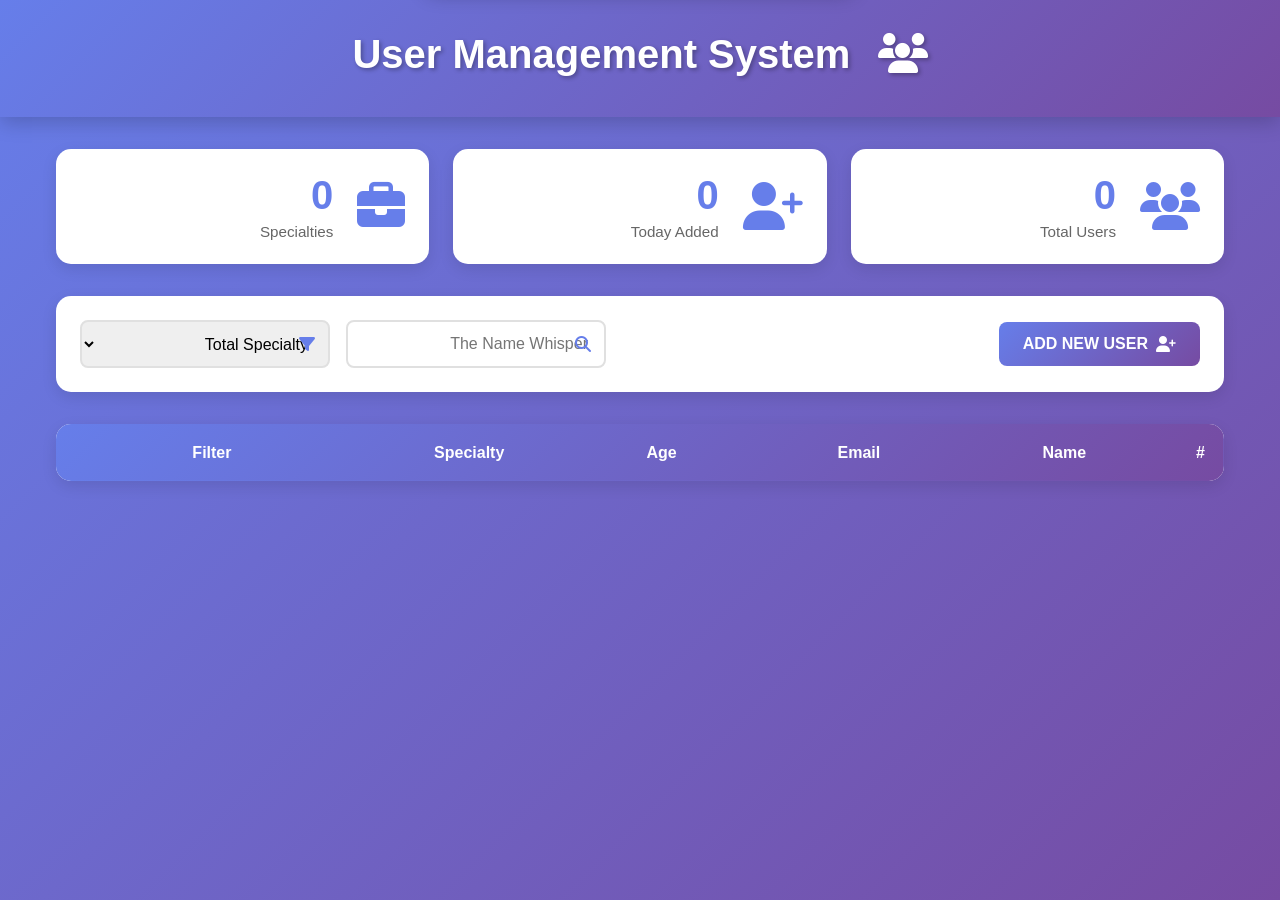
==== index.html @ 69e83385 "Initial commit" ====
<!DOCTYPE html>
<html lang="en">
<head>
    <meta charset="UTF-8">
    <meta name="viewport" content="width=device-width, initial-scale=1.0">
    <title>User Management System</title>
        <link rel="stylesheet" href="style.css">
        <link rel="stylesheet" href="https://cdnjs.cloudflare.com/ajax/libs/font-awesome/6.4.0/css/all.min.css">
</head>
<body>
     <header class="main-header">
        <div class="container">
            <h1>
                <i class="fas fa-users"></i>
            User Management System
            </h1>
          
        </div>
    </header>


    <div class="container">
        
          <div class="statistics">
            <div class="stat-card">
                <i class="fas fa-users"></i>
                <div class="stat-info">
                    <h3 id="totalUsers">0</h3>
                    <p>Total Users</p>
                </div>
            </div>
             <div class="stat-card">
                <i class="fas fa-user-plus"></i>
                <div class="stat-info">
                    <h3 id="todayAdded">0</h3>
                    <p>Today Added</p>
                </div>
            </div>
        <div class="stat-card">
                <i class="fas fa-briefcase"></i>
                <div class="stat-info">
                    <h3 id="totalSpecialties">0</h3>
                    <p>Specialties</p>
                </div>
            </div>
        </div>

 <div class="controls-section">
            
            <button class="btn btn-primary" id="addUserBtn">
                <i class="fas fa-user-plus"></i>
                    ADD NEW USER
            </button>

            <div class="search-filter">
                <div class="search-box">
                    <i class="fas fa-search"></i>
                    <input type="text" id="searchInput"  placeholder="The Name Whisper" />
                   </div>

                <div class="filter-box">
                    <i class="fas fa-filter"></i>
                    <select id="filterSpecialty">
                        <option value="">Total Specialty</option>
                        <option value="webdeveloper">Web Developer</option>
                        <option value="back">Back-End</option>
                        <option value="front">Front-End</option>
                        <option value="knowhtml"> FullStack</option>
                        <option value="softwareengineer">   Software Engineer</option>
                        <option value="else">else</option>
                    </select>
                </div>
            </div>
        </div>

        <div class="nousersmessage hidden" id="noUsersMessage">
            <i class="fas fa-user-slash"></i>
            <h3>There is no user</h3>
            <p> You Can Add user</p>
        </div>

        <div class="noresultsmessage hidden" id="noResultsMessage">
            <i class="fas fa-search-minus"></i>
            <h3>There is no results</h3>
            <p>There Is no user by this name</p>
        </div>

        <div class="table-container" id="tableContainer">
            <table class="users-table">
                <thead>
                    <tr>
                        <th>#</th>
                        <th>Name</th>
                        <th>Email</th>
                        <th>Age</th>
                        <th>Specialty</th>
                        <th>Filter</th>
                    </tr>
                </thead>
                <tbody id="usersTableBody"></tbody>
            </table>
        </div>

    </div>

    <div class="modal hidden" id="userModal">
        <div class="modal-overlay" id="modalOverlay"></div>
        <div class="modal-content">
            
            <div class="modal-header">
                <h2 id="modalTitle">Add New User</h2>
                <button class="close-btn" id="closeModalBtn">
                    <i class="fas fa-times"></i>
                </button>
            </div>

            <div class="modal-body">
                <form id="userForm">
                    
                    <div class="form-group">
                        <label for="userName">
                            <i class="fas fa-user"></i>
                                Full Name*
                        </label>
                        <input 
                            type="text" 
                            id="userName" 
                            placeholder="Enter Full Name"required/>
                        <span class="error-message" id="nameError"></span>
                    </div>

                    <div class="form-group">
                        <label for="userEmail">
                            <i class="fas fa-envelope"></i>
                                Email*
                        </label>
                        <input  type="email" id="userEmail"  placeholder="example@email.com" required/>
                        <span class="error-message" id="emailError"></span>
                    </div>

                    <div class="form-group">
                        <label for="userAge">
                            <i class="as fa-calendar"></i>
                                AGE*
                        </label>
                        <input type="number" id="userAge" placeholder="Enter Your Age" min="10"max="100" required/>
                        <span class="error-message" id="ageError"></span>
                    </div>

                    <div class="form-group">
                        <label for="userSpecialty">
                            <i class="fas fa-briefcase"></i>
                            Specialty
                        </label>
                        <select id="userSpecialty" required>
                            <option value="">Select your Specialty</option>
                            <option value="webdeveloper">Web Developer   </option>
                            <option value="back">Back-End</option>
                            <option value="front">Front-End</option>
                            <option value="knowhtml">FullStack</option>
                            <option value="softwareengineer">Software Engineer</option>
                            <option value="else">else</option>
                        </select>
                        <span class="error-message" id="specialtyError"></span>
                    </div>

                    <div class="modal-actions">
                        <button type="submit" class="btn btn-success" id="saveBtn">
                            <i class="fas fa-save"></i>
                            Submit
                        </button>
                        <button type="button" class="btn btn-secondary" id="cancelBtn">
                            <i class="fas fa-times"></i>
                            Cancel
                        </button>
                    </div>

                </form>
            </div>

        </div>
    </div>

    <div class="modal hidden" id="deleteModal">
        <div class="modal-overlay" id="deleteModalOverlay"></div>
        <div class="modal-content delete-modal-content">
            
            <div class="delete-icon">
                <i class="fas fa-exclamation-triangle"></i>
            </div>

            <h2>Confirm deletion</h2>
            <p>Are you sure about deleting it?<strong id="deleteUserName"></strong>؟</p>
            <div class="modal-actions">
                <button class="btn btn-danger" id="confirmDeleteBtn">
                    <i class="fas fa-trash"></i>
                    Yes, delete
                </button>
                <button class="btn btn-secondary" id="cancelDeleteBtn">
                    <i class="fas fa-times"></i>
                    Cancel
                </button>
            </div>

        </div>
    </div>

    <div class="toast hidde" id="toast">
        <i class="fas fa-check-circle"></i>
        <span id="toastMessage">The operation was completed successfully</span>
    </div>

    <script src="main.js"></script>

</body>
</html>
---- style.css ----
* {
    margin: 0;
    padding: 0;
    box-sizing: border-box;
    font-family: 'Segoe UI', Tahoma, Geneva, Verdana, sans-serif;
}

body {
    background: linear-gradient(135deg, #667eea 0%, #764ba2 100%);
    min-height: 100vh;
    padding-bottom: 2rem;
    direction: rtl;
}


.container {
    max-width: 1200px;
    margin: 0 auto;
    padding: 0 1rem;
}

.main-header {
    background: linear-gradient(135deg, #667eea, #764ba2);
    color: white;
    padding: 2rem 0;
    text-align: center;
    box-shadow: 0 5px 20px rgba(0, 0, 0, 0.2);
    margin-bottom: 2rem;
}
.main-header h1 {
    font-size: 2.5rem;
    margin-bottom: 0.5rem;
    text-shadow: 2px 2px 4px rgba(0, 0, 0, 0.3);
}

.main-header h1 i {
    margin-left: 1rem;
    animation: bounce 2s infinite;
}

@keyframes bounce {
    0%, 100% { transform: translateY(0); }
    50% { transform: translateY(-10px); }
}

.statistics {
    display: grid;
    grid-template-columns: repeat(auto-fit, minmax(250px, 1fr));
    gap: 1.5rem;
    margin-bottom: 2rem;
}

.stat-card {
    background: white;
    padding: 1.5rem;
    border-radius: 15px;
    box-shadow: 0 5px 15px rgba(0, 0, 0, 0.1);
    display: flex;
    align-items: center;
    gap: 1.5rem;
    transition: all 0.3s ease;
}


.stat-card:hover {
    transform: translateY(-5px);
    box-shadow: 0 10px 25px rgba(0, 0, 0, 0.15);
}

.stat-card i {
    font-size: 3rem;
    color: #667eea;
}

.stat-info h3 {
    font-size: 2.5rem;
    color: #667eea;
    margin-bottom: 0.3rem;
}


.stat-info p {
    color: #666;
    font-size: 0.95rem;
}
.controls-section {
    background: white;
    padding: 1.5rem;
    border-radius: 15px;
    box-shadow: 0 5px 15px rgba(0, 0, 0, 0.1);
    margin-bottom: 2rem;
    display: flex;
    justify-content: space-between;
    align-items: center;
    flex-wrap: wrap;
    gap: 1rem;
}


.btn {
    padding: 0.8rem 1.5rem;
    border: none;
    border-radius: 8px;
    font-size: 1rem;
    font-weight: 600;
    cursor: pointer;
    transition: all 0.3s ease;
    display: inline-flex;
    align-items: center;
    gap: 0.5rem;
}

.btn:hover {
    transform: translateY(-2px);
    box-shadow: 0 5px 15px rgba(0, 0, 0, 0.2);
}

.btn-primary {
    background: linear-gradient(135deg, #667eea, #764ba2);
    color: white;
}

.btn-success {
    background: linear-gradient(135deg, #11998e, #38ef7d);
    color: white;
}

.btn-danger {
    background: linear-gradient(135deg, #eb3349, #f45c43);
    color: white;
}

.btn-warning {
    background: linear-gradient(135deg, #f093fb, #f5576c);
    color: white;
}

.btn-secondary {
    background: #6c757d;
    color: white;
}

.btn-edit {
    background: linear-gradient(135deg, #4facfe, #00f2fe);
    color: white;
    padding: 0.5rem 1rem;
    font-size: 0.9rem;
}

.btn-delete {
    background: linear-gradient(135deg, #eb3349, #f45c43);
    color: white;
    padding: 0.5rem 1rem;
    font-size: 0.9rem;
}


.search-filter {
    display: flex;
    gap: 1rem;
    flex-wrap: wrap;
}

.search-box,
.filter-box {
    position: relative;
    display: flex;
    align-items: center;
}

.search-box i,
.filter-box i {
    position: absolute;
    right: 15px;
    color: #667eea;
    pointer-events: none;
}

.search-box input,
.filter-box select {
    padding: 0.8rem 1rem 0.8rem 2.5rem;
    border: 2px solid #e0e0e0;
    border-radius: 8px;
    font-size: 1rem;
    outline: none;
    transition: all 0.3s ease;
    min-width: 250px;
}

.search-box input:focus,
.filter-box select:focus {
    border-color: #667eea;
    box-shadow: 0 0 10px rgba(102, 126, 234, 0.2);
}


.no-users-message,
.no-results-message {
    background: white;
    padding: 3rem;
    border-radius: 15px;
    text-align: center;
    box-shadow: 0 5px 15px rgba(0, 0, 0, 0.1);
}

.no-users-message i,
.no-results-message i {
    font-size: 4rem;
    color: #667eea;
    margin-bottom: 1rem;
}

.no-users-message h3,
.no-results-message h3 {
    font-size: 1.5rem;
    color: #333;
    margin-bottom: 0.5rem;
}

.no-users-message p,
.no-results-message p {
    color: #666;
    font-size: 1.1rem;
}


.table-container {
    background: white;
    border-radius: 15px;
    box-shadow: 0 5px 15px rgba(0, 0, 0, 0.1);
    overflow: hidden;
}

.users-table {
    width: 100%;
    border-collapse: collapse;
}

.users-table thead {
    background: linear-gradient(135deg, #667eea, #764ba2);
    color: white;
}

.users-table th {
    padding: 1.2rem;
    text-align: right;
    font-weight: 600;
    font-size: 1rem;
}

.users-table tbody tr {
    border-bottom: 1px solid #e0e0e0;
    transition: all 0.3s ease;
}

.users-table tbody tr:hover {
    background: #f8f9fa;
}

.users-table td {
    padding: 1rem;
    text-align: right;
    color: #333;
}

.users-table tbody tr:last-child {
    border-bottom: none;
}


.specialty-badge {
    display: inline-block;
    padding: 0.3rem 0.8rem;
    border-radius: 20px;
    font-size: 0.85rem;
    font-weight: 600;
}

.specialty-badge.web {
    background: #e3f2fd;
    color: #1976d2;
}

.specialty-badge.design {
    background: #fce4ec;
    color: #c2185b;
}

.specialty-badge.management {
    background: #f3e5f5;
    color: #7b1fa2;
}

.specialty-badge.data {
    background: #e8f5e9;
    color: #388e3c;
}

.specialty-badge.software {
    background: #fff3e0;
    color: #f57c00;
}

.specialty-badge.other {
    background: #e0e0e0;
    color: #424242;
}


.modal {
    position: fixed;
    inset: 0;
    z-index: 1000;
    display: flex;
    align-items: center;
    justify-content: center;
    opacity: 0;
    pointer-events: none;
    transition: opacity 0.3s ease;
}

.modal.active {
    opacity: 1;
    pointer-events: all;
}

.modal-overlay {
    position: absolute;
    inset: 0;
    background: rgba(0, 0, 0, 0.7);
    backdrop-filter: blur(5px);
}

.modal-content {
    background: white;
    border-radius: 20px;
    box-shadow: 0 20px 60px rgba(0, 0, 0, 0.3);
    max-width: 500px;
    width: 90%;
    max-height: 90vh;
    overflow-y: auto;
    position: relative;
    z-index: 1001;
    animation: modalSlide 0.3s ease;
}

@keyframes modalSlide {
    from {
        transform: translateY(-50px);
        opacity: 0;
    }
    to {
        transform: translateY(0);
        opacity: 1;
    }
}

.modal-header {
    padding: 1.5rem;
    background: linear-gradient(135deg, #667eea, #764ba2);
    color: white;
    display: flex;
    justify-content: space-between;
    align-items: center;
    border-radius: 20px 20px 0 0;
}

.modal-header h2 {
    font-size: 1.5rem;
}

.close-btn {
    background: rgba(255, 255, 255, 0.2);
    border: none;
    color: white;
    font-size: 1.5rem;
    width: 35px;
    height: 35px;
    border-radius: 50%;
    cursor: pointer;
    transition: all 0.3s ease;
}

.close-btn:hover {
    background: rgba(255, 255, 255, 0.3);
    transform: rotate(90deg);
}

.modal-body {
    padding: 2rem;
}


.form-group {
    margin-bottom: 1.5rem;
}

.form-group label {
    display: flex;
    align-items: center;
    gap: 0.5rem;
    margin-bottom: 0.5rem;
    color: #333;
    font-weight: 600;
}

.form-group label i {
    color: #667eea;
}

.form-group input,
.form-group select {
    width: 100%;
    padding: 0.8rem;
    border: 2px solid #e0e0e0;
    border-radius: 8px;
    font-size: 1rem;
    outline: none;
    transition: all 0.3s ease;
}

.form-group input:focus,
.form-group select:focus {
    border-color: #667eea;
    box-shadow: 0 0 10px rgba(102, 126, 234, 0.2);
}

.error-message {
    display: block;
    color: #f45c43;
    font-size: 0.85rem;
    margin-top: 0.3rem;
    min-height: 1rem;
}

.modal-actions {
    display: flex;
    gap: 1rem;
    justify-content: flex-end;
    margin-top: 2rem;
}


.delete-modal-content {
    text-align: center;
    padding: 2rem;
}

.delete-icon {
    font-size: 4rem;
    color: #f45c43;
    margin-bottom: 1rem;
    animation: shake 0.5s infinite;
}

@keyframes shake {
    0%, 100% { transform: rotate(0deg); }
    25% { transform: rotate(-10deg); }
    75% { transform: rotate(10deg); }
}

.delete-modal-content h2 {
    color: #333;
    margin-bottom: 1rem;
}

.delete-modal-content p {
    color: #666;
    margin-bottom: 0.5rem;
}

.warning-text {
    color: #f45c43;
    font-weight: 600;
}


.toast {
    position: fixed;
    top: 2rem;
    left: 50%;
    transform: translateX(-50%) translateY(-100px);
    background: linear-gradient(135deg, #11998e, #38ef7d);
    color: white;
    padding: 1rem 2rem;
    border-radius: 10px;
    box-shadow: 0 5px 20px rgba(0, 0, 0, 0.3);
    display: flex;
    align-items: center;
    gap: 1rem;
    font-weight: 600;
    z-index: 2000;
    transition: transform 0.3s ease;
}

.toast.active {
    transform: translateX(-50%) translateY(0);
}

.toast i {
    font-size: 1.5rem;
}


.hidden {
    display: none !important;
}


@media (max-width: 768px) {
    .main-header h1 {
        font-size: 1.8rem;
    }

    .statistics {
        grid-template-columns: 1fr;
    }

    .controls-section {
        flex-direction: column;
        align-items: stretch;
    }

    .search-filter {
        flex-direction: column;
    }

    .search-box input,
    .filter-box select {
        width: 100%;
        min-width: 100%;
    }

    .table-container {
        overflow-x: auto;
    }

    .users-table {
        min-width: 600px;
    }

    .modal-content {
        width: 95%;
    }

    .modal-actions {
        flex-direction: column;
    }

    .btn {
        width: 100%;
        justify-content: center;
    }
}

@media (max-width: 480px) {
    .main-header h1 {
        font-size: 1.5rem;
    }

    .stat-card {
        flex-direction: column;
        text-align: center;
    }

    .users-table th,
    .users-table td {
        padding: 0.8rem 0.5rem;
        font-size: 0.9rem;
    }
}
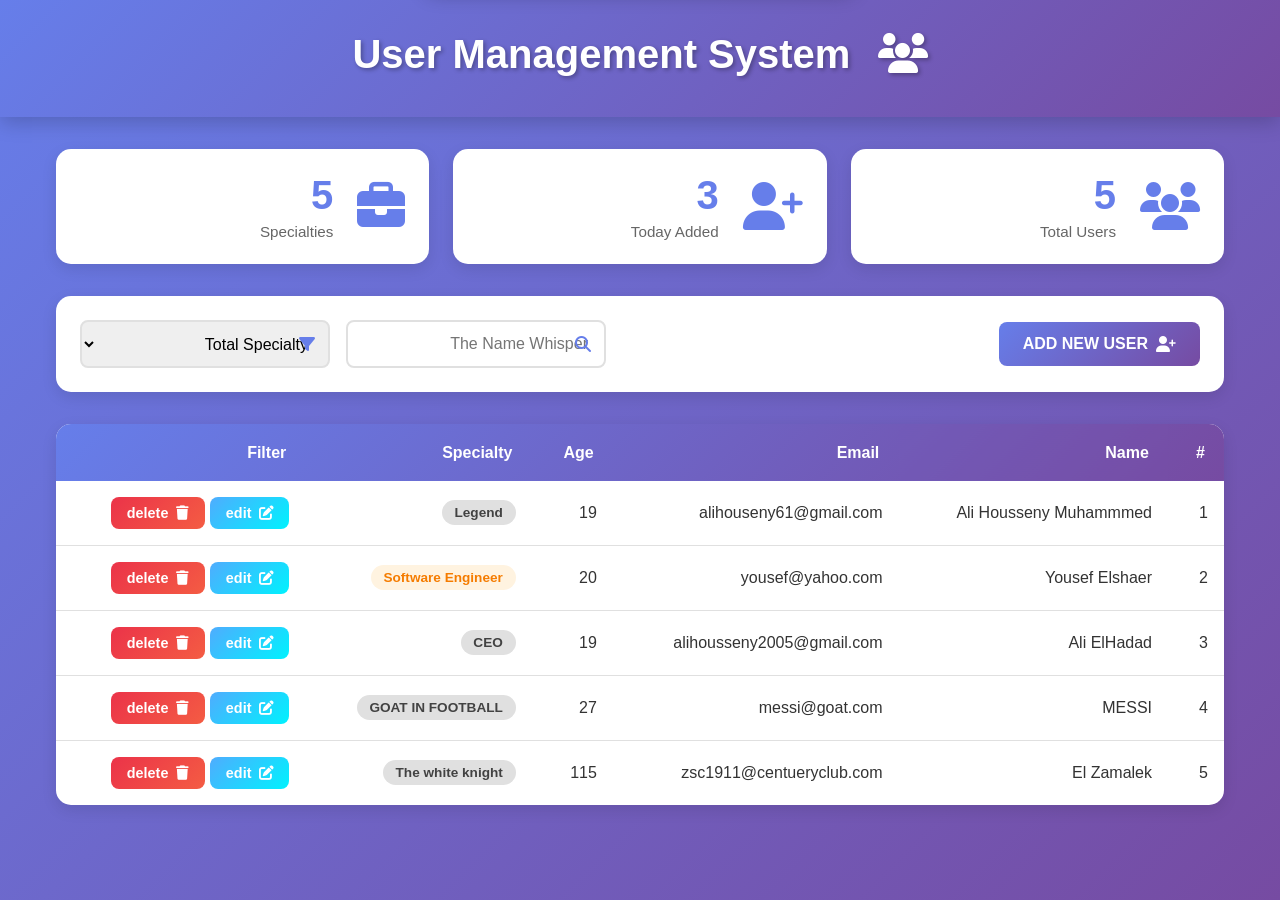
==== commit b29aabf9: "ya ALLAH EL 5ALAS 34AAN 5LAASS" ====
--- a/index.html
+++ b/index.html
@@ -143,7 +143,7 @@
                             <i class="as fa-calendar"></i>
                                 AGE*
                         </label>
-                        <input type="number" id="userAge" placeholder="Enter Your Age" min="10"max="100" required/>
+                        <input type="number" id="userAge" placeholder="Enter Your Age" min="10"max="120" required/>
                         <span class="error-message" id="ageError"></span>
                     </div>
 
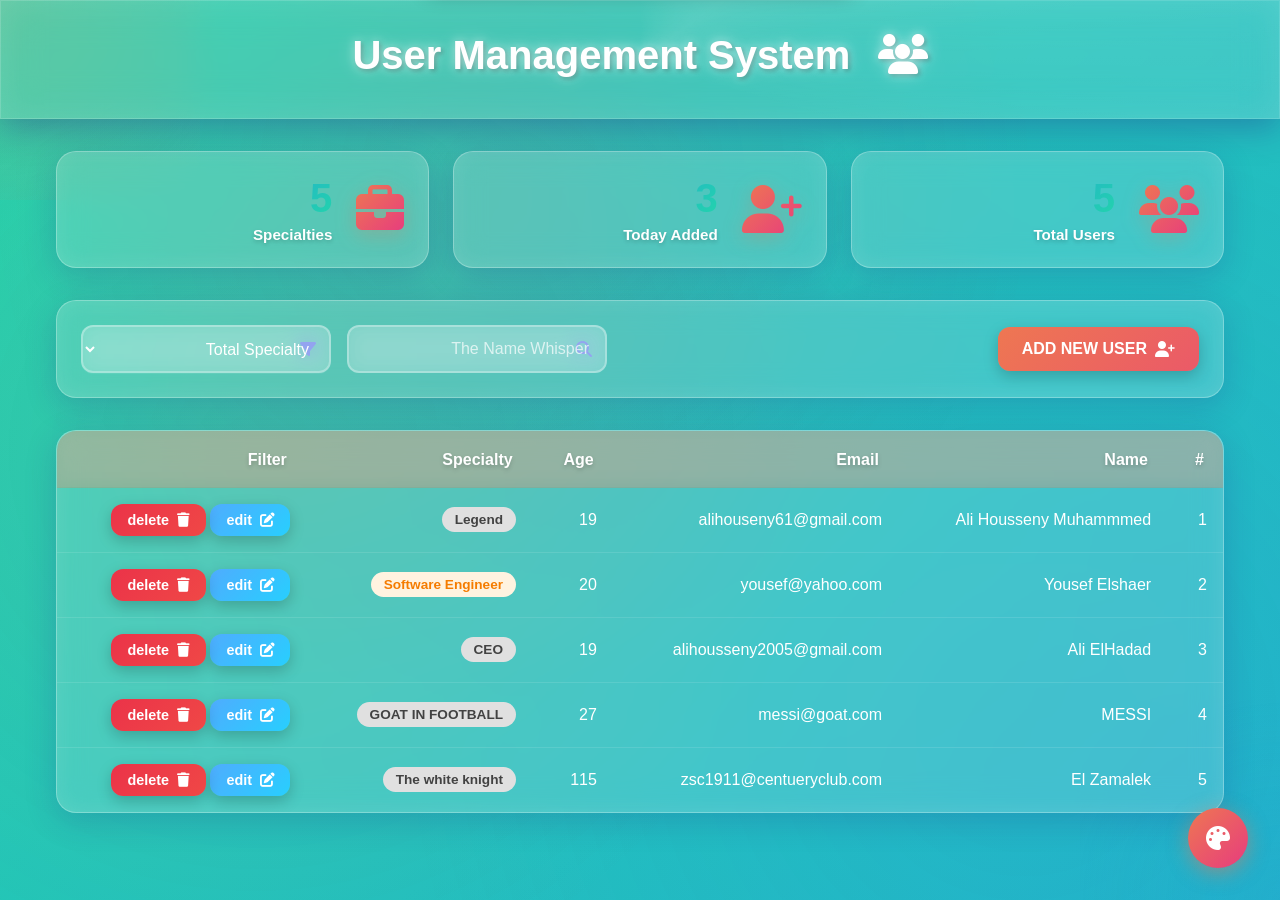
==== commit 39a1b4ce: "the last update of this shit" ====
--- a/index.html
+++ b/index.html
@@ -8,6 +8,15 @@
         <link rel="stylesheet" href="https://cdnjs.cloudflare.com/ajax/libs/font-awesome/6.4.0/css/all.min.css">
 </head>
 <body>
+    
+     <div class="corner-decoration top-left"></div>
+     <div class="corner-decoration bottom-right"></div>
+     
+
+     <div class="scroll-top" id="scrollTop">
+         <i class="fas fa-arrow-up"></i>
+     </div>
+     
      <header class="main-header">
         <div class="container">
             <h1>
@@ -210,6 +219,13 @@
         <span id="toastMessage">The operation was completed successfully</span>
     </div>
 
+
+    <div class="fab-menu">
+        <button class="fab-button" id="themeToggle" title="Toggle Theme">
+            <i class="fas fa-palette"></i>
+        </button>
+    </div>
+
     <script src="main.js"></script>
 
 </body>
--- a/style.css
+++ b/style.css
@@ -6,10 +6,39 @@
 }
 
 body {
-    background: linear-gradient(135deg, #667eea 0%, #764ba2 100%);
+    background: linear-gradient(-45deg, #ee7752, #e73c7e, #23a6d5, #23d5ab);
+    background-size: 400% 400%;
+    animation: gradientBG 15s ease infinite;
     min-height: 100vh;
     padding-bottom: 2rem;
     direction: rtl;
+    position: relative;
+    overflow-x: hidden;
+}
+
+@keyframes gradientBG {
+    0% { background-position: 0% 50%; }
+    50% { background-position: 100% 50%; }
+    100% { background-position: 0% 50%; }
+}
+
+
+body::before {
+    content: "";
+    position: fixed;
+    inset: 0;
+    background-image: 
+        radial-gradient(circle at 20% 50%, rgba(238, 119, 82, 0.1) 0%, transparent 50%),
+        radial-gradient(circle at 80% 80%, rgba(35, 166, 213, 0.1) 0%, transparent 50%),
+        radial-gradient(circle at 40% 20%, rgba(231, 60, 126, 0.1) 0%, transparent 50%);
+    animation: particleMove 20s ease-in-out infinite;
+    pointer-events: none;
+    z-index: 0;
+}
+
+@keyframes particleMove {
+    0%, 100% { opacity: 0.3; transform: scale(1) rotate(0deg); }
+    50% { opacity: 0.6; transform: scale(1.2) rotate(180deg); }
 }
 
 
@@ -17,20 +46,56 @@
     max-width: 1200px;
     margin: 0 auto;
     padding: 0 1rem;
+    position: relative;
+    z-index: 1;
 }
 
 .main-header {
-    background: linear-gradient(135deg, #667eea, #764ba2);
+    background: rgba(255, 255, 255, 0.1);
+    backdrop-filter: blur(20px);
+    -webkit-backdrop-filter: blur(20px);
+    border: 1px solid rgba(255, 255, 255, 0.2);
     color: white;
     padding: 2rem 0;
     text-align: center;
-    box-shadow: 0 5px 20px rgba(0, 0, 0, 0.2);
+    box-shadow: 
+        0 8px 32px 0 rgba(31, 38, 135, 0.37),
+        inset 0 0 30px rgba(255, 255, 255, 0.1);
     margin-bottom: 2rem;
-}
+    position: relative;
+    z-index: 10;
+    overflow: hidden;
+}
+
+.main-header::before {
+    content: "";
+    position: absolute;
+    top: -50%;
+    left: -50%;
+    width: 200%;
+    height: 200%;
+    background: conic-gradient(
+        from 0deg,
+        transparent,
+        rgba(255, 255, 255, 0.1),
+        transparent 30%
+    );
+    animation: headerRotate 10s linear infinite;
+}
+
+@keyframes headerRotate {
+    100% { transform: rotate(360deg); }
+}
+
 .main-header h1 {
     font-size: 2.5rem;
     margin-bottom: 0.5rem;
-    text-shadow: 2px 2px 4px rgba(0, 0, 0, 0.3);
+    text-shadow: 
+        0 0 10px rgba(255, 255, 255, 0.5),
+        0 0 20px rgba(255, 255, 255, 0.3),
+        2px 2px 4px rgba(0, 0, 0, 0.3);
+    position: relative;
+    z-index: 1;
 }
 
 .main-header h1 i {
@@ -51,43 +116,88 @@
 }
 
 .stat-card {
-    background: white;
+    background: rgba(255, 255, 255, 0.15);
+    backdrop-filter: blur(15px);
+    -webkit-backdrop-filter: blur(15px);
+    border: 1px solid rgba(255, 255, 255, 0.3);
     padding: 1.5rem;
-    border-radius: 15px;
-    box-shadow: 0 5px 15px rgba(0, 0, 0, 0.1);
+    border-radius: 20px;
+    box-shadow: 
+        0 8px 32px 0 rgba(31, 38, 135, 0.2),
+        inset 0 0 20px rgba(255, 255, 255, 0.1);
     display: flex;
     align-items: center;
     gap: 1.5rem;
-    transition: all 0.3s ease;
-}
-
+    transition: all 0.4s cubic-bezier(0.175, 0.885, 0.32, 1.275);
+    position: relative;
+    overflow: hidden;
+}
+
+.stat-card::before {
+    content: "";
+    position: absolute;
+    top: 0;
+    left: -100%;
+    width: 100%;
+    height: 100%;
+    background: linear-gradient(90deg, transparent, rgba(255, 255, 255, 0.2), transparent);
+    transition: left 0.5s;
+}
+
+.stat-card:hover::before {
+    left: 100%;
+}
 
 .stat-card:hover {
-    transform: translateY(-5px);
-    box-shadow: 0 10px 25px rgba(0, 0, 0, 0.15);
+    transform: translateY(-10px) scale(1.03);
+    box-shadow: 
+        0 15px 40px rgba(31, 38, 135, 0.3),
+        0 0 30px rgba(255, 255, 255, 0.2),
+        inset 0 0 30px rgba(255, 255, 255, 0.15);
+    border-color: rgba(255, 255, 255, 0.5);
 }
 
 .stat-card i {
     font-size: 3rem;
-    color: #667eea;
+    background: linear-gradient(135deg, #ee7752, #e73c7e);
+    -webkit-background-clip: text;
+    background-clip: text;
+    -webkit-text-fill-color: transparent;
+    filter: drop-shadow(0 5px 10px rgba(238, 119, 82, 0.3));
+    animation: iconPulse 2s ease-in-out infinite;
+}
+
+@keyframes iconPulse {
+    0%, 100% { transform: scale(1); }
+    50% { transform: scale(1.1); }
 }
 
 .stat-info h3 {
     font-size: 2.5rem;
-    color: #667eea;
+    background: linear-gradient(135deg, #23a6d5, #23d5ab);
+    -webkit-background-clip: text;
+    background-clip: text;
+    -webkit-text-fill-color: transparent;
     margin-bottom: 0.3rem;
-}
-
+    font-weight: 700;
+}
 
 .stat-info p {
-    color: #666;
+    color: white;
     font-size: 0.95rem;
+    font-weight: 600;
+    text-shadow: 0 2px 4px rgba(0, 0, 0, 0.2);
 }
 .controls-section {
-    background: white;
+    background: rgba(255, 255, 255, 0.15);
+    backdrop-filter: blur(15px);
+    -webkit-backdrop-filter: blur(15px);
+    border: 1px solid rgba(255, 255, 255, 0.3);
     padding: 1.5rem;
-    border-radius: 15px;
-    box-shadow: 0 5px 15px rgba(0, 0, 0, 0.1);
+    border-radius: 20px;
+    box-shadow: 
+        0 8px 32px 0 rgba(31, 38, 135, 0.2),
+        inset 0 0 20px rgba(255, 255, 255, 0.1);
     margin-bottom: 2rem;
     display: flex;
     justify-content: space-between;
@@ -100,7 +210,7 @@
 .btn {
     padding: 0.8rem 1.5rem;
     border: none;
-    border-radius: 8px;
+    border-radius: 12px;
     font-size: 1rem;
     font-weight: 600;
     cursor: pointer;
@@ -108,40 +218,77 @@
     display: inline-flex;
     align-items: center;
     gap: 0.5rem;
+    position: relative;
+    overflow: hidden;
+    box-shadow: 0 5px 15px rgba(0, 0, 0, 0.2);
+}
+
+.btn::before {
+    content: "";
+    position: absolute;
+    top: 50%;
+    left: 50%;
+    width: 0;
+    height: 0;
+    border-radius: 50%;
+    background: rgba(255, 255, 255, 0.3);
+    transform: translate(-50%, -50%);
+    transition: width 0.6s, height 0.6s;
+}
+
+.btn:hover::before {
+    width: 300px;
+    height: 300px;
 }
 
 .btn:hover {
-    transform: translateY(-2px);
-    box-shadow: 0 5px 15px rgba(0, 0, 0, 0.2);
+    transform: translateY(-3px) scale(1.05);
+    box-shadow: 0 10px 25px rgba(0, 0, 0, 0.3);
 }
 
 .btn-primary {
-    background: linear-gradient(135deg, #667eea, #764ba2);
+    background: linear-gradient(135deg, #ee7752, #e73c7e);
+    background-size: 200% 200%;
+    animation: gradientShift 3s ease infinite;
     color: white;
 }
 
 .btn-success {
     background: linear-gradient(135deg, #11998e, #38ef7d);
+    background-size: 200% 200%;
+    animation: gradientShift 3s ease infinite;
     color: white;
 }
 
 .btn-danger {
     background: linear-gradient(135deg, #eb3349, #f45c43);
+    background-size: 200% 200%;
+    animation: gradientShift 3s ease infinite;
     color: white;
 }
 
 .btn-warning {
     background: linear-gradient(135deg, #f093fb, #f5576c);
-    color: white;
+    background-size: 200% 200%;
+    animation: gradientShift 3s ease infinite;
+    color: white;
+}
+
+@keyframes gradientShift {
+    0% { background-position: 0% 50%; }
+    50% { background-position: 100% 50%; }
+    100% { background-position: 0% 50%; }
 }
 
 .btn-secondary {
-    background: #6c757d;
+    background: linear-gradient(135deg, #6c757d, #495057);
     color: white;
 }
 
 .btn-edit {
     background: linear-gradient(135deg, #4facfe, #00f2fe);
+    background-size: 200% 200%;
+    animation: gradientShift 3s ease infinite;
     color: white;
     padding: 0.5rem 1rem;
     font-size: 0.9rem;
@@ -149,6 +296,8 @@
 
 .btn-delete {
     background: linear-gradient(135deg, #eb3349, #f45c43);
+    background-size: 200% 200%;
+    animation: gradientShift 3s ease infinite;
     color: white;
     padding: 0.5rem 1rem;
     font-size: 0.9rem;
@@ -179,18 +328,35 @@
 .search-box input,
 .filter-box select {
     padding: 0.8rem 1rem 0.8rem 2.5rem;
-    border: 2px solid #e0e0e0;
-    border-radius: 8px;
+    border: 2px solid rgba(255, 255, 255, 0.3);
+    border-radius: 12px;
     font-size: 1rem;
     outline: none;
     transition: all 0.3s ease;
     min-width: 250px;
+    background: rgba(255, 255, 255, 0.2);
+    backdrop-filter: blur(10px);
+    color: white;
+    font-weight: 500;
+}
+
+.search-box input::placeholder {
+    color: rgba(255, 255, 255, 0.7);
 }
 
 .search-box input:focus,
 .filter-box select:focus {
-    border-color: #667eea;
-    box-shadow: 0 0 10px rgba(102, 126, 234, 0.2);
+    border-color: rgba(255, 255, 255, 0.6);
+    background: rgba(255, 255, 255, 0.25);
+    box-shadow: 
+        0 0 20px rgba(255, 255, 255, 0.3),
+        inset 0 0 10px rgba(255, 255, 255, 0.1);
+    transform: scale(1.02);
+}
+
+.filter-box select option {
+    background: #667eea;
+    color: white;
 }
 
 
@@ -225,9 +391,14 @@
 
 
 .table-container {
-    background: white;
-    border-radius: 15px;
-    box-shadow: 0 5px 15px rgba(0, 0, 0, 0.1);
+    background: rgba(255, 255, 255, 0.15);
+    backdrop-filter: blur(15px);
+    -webkit-backdrop-filter: blur(15px);
+    border: 1px solid rgba(255, 255, 255, 0.3);
+    border-radius: 20px;
+    box-shadow: 
+        0 8px 32px 0 rgba(31, 38, 135, 0.2),
+        inset 0 0 20px rgba(255, 255, 255, 0.1);
     overflow: hidden;
 }
 
@@ -237,7 +408,8 @@
 }
 
 .users-table thead {
-    background: linear-gradient(135deg, #667eea, #764ba2);
+    background: rgba(238, 119, 82, 0.3);
+    backdrop-filter: blur(10px);
     color: white;
 }
 
@@ -246,21 +418,26 @@
     text-align: right;
     font-weight: 600;
     font-size: 1rem;
+    text-shadow: 0 2px 4px rgba(0, 0, 0, 0.2);
 }
 
 .users-table tbody tr {
-    border-bottom: 1px solid #e0e0e0;
+    border-bottom: 1px solid rgba(255, 255, 255, 0.1);
     transition: all 0.3s ease;
+    background: transparent;
 }
 
 .users-table tbody tr:hover {
-    background: #f8f9fa;
+    background: rgba(255, 255, 255, 0.1);
+    transform: scale(1.01);
+    box-shadow: 0 5px 15px rgba(0, 0, 0, 0.1);
 }
 
 .users-table td {
     padding: 1rem;
     text-align: right;
-    color: #333;
+    color: white;
+    font-weight: 500;
 }
 
 .users-table tbody tr:last-child {
@@ -569,3 +746,217 @@
         font-size: 0.9rem;
     }
 }
+
+.fab-menu {
+    position: fixed;
+    bottom: 2rem;
+    right: 2rem;
+    z-index: 999;
+}
+
+.fab-button {
+    width: 60px;
+    height: 60px;
+    border-radius: 50%;
+    background: linear-gradient(135deg, #ee7752, #e73c7e);
+    color: white;
+    border: none;
+    box-shadow: 0 5px 20px rgba(238, 119, 82, 0.5);
+    cursor: pointer;
+    display: flex;
+    align-items: center;
+    justify-content: center;
+    font-size: 1.5rem;
+    transition: all 0.3s ease;
+    animation: fabPulse 2s infinite;
+}
+
+@keyframes fabPulse {
+    0%, 100% {
+        box-shadow: 0 5px 20px rgba(238, 119, 82, 0.5);
+        transform: scale(1);
+    }
+    50% {
+        box-shadow: 0 10px 30px rgba(238, 119, 82, 0.8);
+        transform: scale(1.05);
+    }
+}
+
+.fab-button:hover {
+    transform: scale(1.1) rotate(90deg);
+}
+
+
+.corner-decoration {
+    position: fixed;
+    pointer-events: none;
+    z-index: 0;
+}
+
+.corner-decoration.top-left {
+    top: 0;
+    left: 0;
+    width: 200px;
+    height: 200px;
+    background: radial-gradient(circle at top left, rgba(238, 119, 82, 0.2), transparent);
+    animation: cornerPulse 3s ease-in-out infinite;
+}
+
+.corner-decoration.bottom-right {
+    bottom: 0;
+    right: 0;
+    width: 200px;
+    height: 200px;
+    background: radial-gradient(circle at bottom right, rgba(35, 166, 213, 0.2), transparent);
+    animation: cornerPulse 3s ease-in-out infinite 1.5s;
+}
+
+@keyframes cornerPulse {
+    0%, 100% { opacity: 0.3; transform: scale(1); }
+    50% { opacity: 0.6; transform: scale(1.2); }
+}
+
+.scroll-top {
+    position: fixed;
+    bottom: 2rem;
+    left: 2rem;
+    width: 50px;
+    height: 50px;
+    background: rgba(255, 255, 255, 0.2);
+    backdrop-filter: blur(10px);
+    border: 2px solid rgba(255, 255, 255, 0.3);
+    border-radius: 50%;
+    color: white;
+    display: flex;
+    align-items: center;
+    justify-content: center;
+    cursor: pointer;
+    opacity: 0;
+    pointer-events: none;
+    transition: all 0.3s ease;
+    z-index: 999;
+}
+
+.scroll-top.show {
+    opacity: 1;
+    pointer-events: all;
+}
+
+.scroll-top:hover {
+    background: rgba(255, 255, 255, 0.3);
+    transform: translateY(-5px);
+}
+
+
+.skeleton {
+    background: linear-gradient(90deg, 
+        rgba(255, 255, 255, 0.1) 25%, 
+        rgba(255, 255, 255, 0.2) 50%, 
+        rgba(255, 255, 255, 0.1) 75%);
+    background-size: 200% 100%;
+    animation: shimmer 1.5s infinite;
+}
+
+@keyframes shimmer {
+    0% { background-position: -200% 0; }
+    100% { background-position: 200% 0; }
+}
+
+
+.confetti {
+    position: fixed;
+    width: 10px;
+    height: 10px;
+    background: #ee7752;
+    animation: confettiFall 3s linear forwards;
+    pointer-events: none;
+}
+
+@keyframes confettiFall {
+    0% {
+        transform: translateY(0) rotate(0deg);
+        opacity: 1;
+    }
+    100% {
+        transform: translateY(100vh) rotate(720deg);
+        opacity: 0;
+    }
+}
+
+
+.ripple {
+    position: absolute;
+    border-radius: 50%;
+    background: rgba(255, 255, 255, 0.5);
+    transform: scale(0);
+    animation: rippleEffect 0.6s ease-out;
+    pointer-events: none;
+}
+
+@keyframes rippleEffect {
+    to {
+        transform: scale(4);
+        opacity: 0;
+    }
+}
+
+
+::-webkit-scrollbar {
+    width: 10px;
+}
+
+::-webkit-scrollbar-track {
+    background: rgba(255, 255, 255, 0.1);
+}
+
+::-webkit-scrollbar-thumb {
+    background: linear-gradient(135deg, #ee7752, #e73c7e);
+    border-radius: 10px;
+}
+
+::-webkit-scrollbar-thumb:hover {
+    background: linear-gradient(135deg, #e73c7e, #23a6d5);
+}
+
+
+::selection {
+    background: rgba(238, 119, 82, 0.3);
+    color: white;
+}
+
+.page-transition {
+    animation: pageLoad 0.5s ease;
+}
+
+@keyframes pageLoad {
+    from {
+        opacity: 0;
+        transform: translateY(20px);
+    }
+    to {
+        opacity: 1;
+        transform: translateY(0);
+    }
+}
+
+
+.shine-effect {
+    position: relative;
+    overflow: hidden;
+}
+
+.shine-effect::after {
+    content: "";
+    position: absolute;
+    top: -50%;
+    right: -50%;
+    bottom: -50%;
+    left: -50%;
+    background: linear-gradient(to bottom, transparent, rgba(255, 255, 255, 0.3), transparent);
+    transform: rotate(45deg) translateX(-100%);
+    transition: transform 0.6s;
+}
+
+.shine-effect:hover::after {
+    transform: rotate(45deg) translateX(100%);
+}
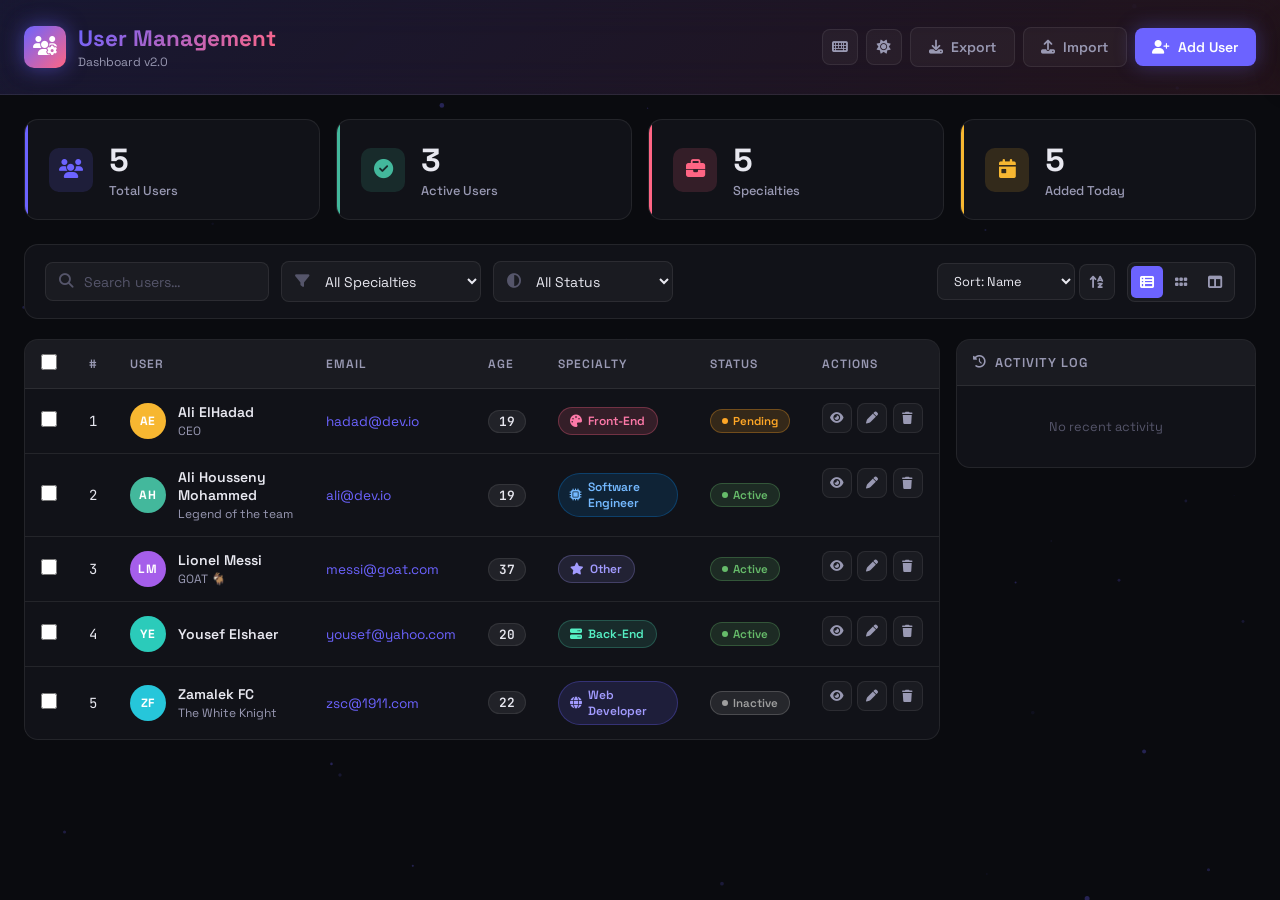
==== commit 6a571d1f: "added some features and change stayles ,a lot of ts" ====
--- a/index.html
+++ b/index.html
@@ -1,233 +1,366 @@
 <!DOCTYPE html>
 <html lang="en">
 <head>
-    <meta charset="UTF-8">
-    <meta name="viewport" content="width=device-width, initial-scale=1.0">
-    <title>User Management System</title>
-        <link rel="stylesheet" href="style.css">
-        <link rel="stylesheet" href="https://cdnjs.cloudflare.com/ajax/libs/font-awesome/6.4.0/css/all.min.css">
+  <meta charset="UTF-8" />
+  <meta name="viewport" content="width=device-width, initial-scale=1.0" />
+  <title>UMS — User Management System</title>
+  <link rel="stylesheet" href="style.css" />
+  <link rel="stylesheet" href="https://cdnjs.cloudflare.com/ajax/libs/font-awesome/6.5.0/css/all.min.css" />
 </head>
 <body>
-    
-     <div class="corner-decoration top-left"></div>
-     <div class="corner-decoration bottom-right"></div>
-     
-
-     <div class="scroll-top" id="scrollTop">
-         <i class="fas fa-arrow-up"></i>
-     </div>
-     
-     <header class="main-header">
-        <div class="container">
-            <h1>
-                <i class="fas fa-users"></i>
-            User Management System
-            </h1>
-          
-        </div>
-    </header>
-
-
+
+  <!-- Background Canvas -->
+  <canvas id="bgCanvas"></canvas>
+
+  <!-- ── HEADER ──────────────────────────────────── -->
+  <header class="main-header">
     <div class="container">
-        
-          <div class="statistics">
-            <div class="stat-card">
-                <i class="fas fa-users"></i>
-                <div class="stat-info">
-                    <h3 id="totalUsers">0</h3>
-                    <p>Total Users</p>
-                </div>
-            </div>
-             <div class="stat-card">
-                <i class="fas fa-user-plus"></i>
-                <div class="stat-info">
-                    <h3 id="todayAdded">0</h3>
-                    <p>Today Added</p>
-                </div>
-            </div>
+      <div class="header-inner">
+
+        <div class="header-logo">
+          <div class="logo-icon"><i class="fas fa-users-gear"></i></div>
+          <div>
+            <h1>User Management</h1>
+            <div class="subtitle">Dashboard v2.0</div>
+          </div>
+        </div>
+
+        <div class="header-actions">
+          <button class="btn btn-ghost btn-icon" id="shortcutsBtn" title="Keyboard Shortcuts (?)">
+            <i class="fas fa-keyboard"></i>
+          </button>
+          <button class="btn btn-ghost btn-icon" id="themeToggle" title="Toggle Theme">
+            <i class="fas fa-sun"></i>
+          </button>
+          <button class="btn btn-ghost" id="exportCsvBtn" title="Export CSV (Ctrl+E)">
+            <i class="fas fa-download"></i> Export
+          </button>
+          <button class="btn btn-ghost" id="importCsvBtn" title="Import CSV">
+            <i class="fas fa-upload"></i> Import
+          </button>
+          <input type="file" id="importFileInput" accept=".csv" class="hidden" />
+          <button class="btn btn-primary" id="addUserBtn" title="Add User (Ctrl+N)">
+            <i class="fas fa-user-plus"></i> Add User
+          </button>
+        </div>
+
+      </div>
+    </div>
+  </header>
+
+  <!-- ── MAIN ─────────────────────────────────────── -->
+  <main class="main-content">
+    <div class="container">
+
+      <!-- Stat Cards -->
+      <div class="statistics">
         <div class="stat-card">
-                <i class="fas fa-briefcase"></i>
-                <div class="stat-info">
-                    <h3 id="totalSpecialties">0</h3>
-                    <p>Specialties</p>
-                </div>
-            </div>
-        </div>
-
- <div class="controls-section">
-            
-            <button class="btn btn-primary" id="addUserBtn">
-                <i class="fas fa-user-plus"></i>
-                    ADD NEW USER
-            </button>
-
-            <div class="search-filter">
-                <div class="search-box">
-                    <i class="fas fa-search"></i>
-                    <input type="text" id="searchInput"  placeholder="The Name Whisper" />
-                   </div>
-
-                <div class="filter-box">
-                    <i class="fas fa-filter"></i>
-                    <select id="filterSpecialty">
-                        <option value="">Total Specialty</option>
-                        <option value="webdeveloper">Web Developer</option>
-                        <option value="back">Back-End</option>
-                        <option value="front">Front-End</option>
-                        <option value="knowhtml"> FullStack</option>
-                        <option value="softwareengineer">   Software Engineer</option>
-                        <option value="else">else</option>
-                    </select>
-                </div>
-            </div>
-        </div>
-
-        <div class="nousersmessage hidden" id="noUsersMessage">
-            <i class="fas fa-user-slash"></i>
-            <h3>There is no user</h3>
-            <p> You Can Add user</p>
-        </div>
-
-        <div class="noresultsmessage hidden" id="noResultsMessage">
-            <i class="fas fa-search-minus"></i>
-            <h3>There is no results</h3>
-            <p>There Is no user by this name</p>
-        </div>
-
-        <div class="table-container" id="tableContainer">
+          <div class="stat-icon"><i class="fas fa-users"></i></div>
+          <div class="stat-info">
+            <h3 id="totalUsers">0</h3>
+            <p>Total Users</p>
+          </div>
+        </div>
+        <div class="stat-card">
+          <div class="stat-icon"><i class="fas fa-circle-check"></i></div>
+          <div class="stat-info">
+            <h3 id="activeUsers">0</h3>
+            <p>Active Users</p>
+          </div>
+        </div>
+        <div class="stat-card">
+          <div class="stat-icon"><i class="fas fa-briefcase"></i></div>
+          <div class="stat-info">
+            <h3 id="totalSpecialties">0</h3>
+            <p>Specialties</p>
+          </div>
+        </div>
+        <div class="stat-card">
+          <div class="stat-icon"><i class="fas fa-calendar-day"></i></div>
+          <div class="stat-info">
+            <h3 id="todayAdded">0</h3>
+            <p>Added Today</p>
+          </div>
+        </div>
+      </div>
+
+      <!-- Controls -->
+      <div class="controls-section">
+        <div class="controls-left">
+
+          <!-- Search -->
+          <div class="input-group">
+            <i class="fas fa-search"></i>
+            <input type="text" id="searchInput" placeholder="Search users…" autocomplete="off" />
+            <button class="clear-icon" id="searchClear" title="Clear search">
+              <i class="fas fa-xmark"></i>
+            </button>
+          </div>
+
+          <!-- Specialty filter -->
+          <div class="input-group">
+            <i class="fas fa-filter"></i>
+            <select id="filterSpecialty">
+              <option value="">All Specialties</option>
+              <option value="webdeveloper">Web Developer</option>
+              <option value="back">Back-End</option>
+              <option value="front">Front-End</option>
+              <option value="knowhtml">FullStack</option>
+              <option value="softwareengineer">Software Engineer</option>
+              <option value="else">Other</option>
+            </select>
+          </div>
+
+          <!-- Status filter -->
+          <div class="input-group">
+            <i class="fas fa-circle-half-stroke"></i>
+            <select id="filterStatus">
+              <option value="">All Status</option>
+              <option value="active">Active</option>
+              <option value="pending">Pending</option>
+              <option value="inactive">Inactive</option>
+            </select>
+          </div>
+
+        </div>
+
+        <div class="controls-right">
+
+          <!-- Sort -->
+          <div class="sort-group">
+            <select id="sortFieldSel">
+              <option value="name">Sort: Name</option>
+              <option value="age">Sort: Age</option>
+              <option value="specialty">Sort: Specialty</option>
+              <option value="createdAt">Sort: Date</option>
+            </select>
+            <button class="btn btn-ghost btn-icon" id="sortOrderBtn" title="Toggle sort order">
+              <i class="fas fa-arrow-up-a-z"></i>
+            </button>
+          </div>
+
+          <div class="view-switcher">
+            <button class="view-btn active" data-view="table" title="Table View (1)">
+              <i class="fas fa-table-list"></i>
+            </button>
+            <button class="view-btn" data-view="card" title="Card View (2)">
+              <i class="fas fa-grip"></i>
+            </button>
+            <button class="view-btn" data-view="kanban" title="Kanban View (3)">
+              <i class="fas fa-columns"></i>
+            </button>
+          </div>
+
+          <button class="btn btn-danger hidden" id="bulkDeleteBtn">
+            <i class="fas fa-trash"></i>
+          </button>
+
+        </div>
+      </div>
+
+      <div class="empty-state hidden" id="noUsersMessage">
+        <i class="fas fa-users-slash"></i>
+        <h3>No users yet</h3>
+        <p>Click <strong>Add User</strong> to get started</p>
+      </div>
+
+      <div class="empty-state hidden" id="noResultsMessage">
+        <i class="fas fa-magnifying-glass-minus"></i>
+        <h3>No results found</h3>
+        <p>Try adjusting your search or filters</p>
+      </div>
+
+      <div class="sidebar">
+
+        <div class="table-area">
+          <!-- Table view -->
+          <div class="table-container hidden" id="tableContainer">
             <table class="users-table">
-                <thead>
-                    <tr>
-                        <th>#</th>
-                        <th>Name</th>
-                        <th>Email</th>
-                        <th>Age</th>
-                        <th>Specialty</th>
-                        <th>Filter</th>
-                    </tr>
-                </thead>
-                <tbody id="usersTableBody"></tbody>
+              <thead>
+                <tr>
+                  <th style="width:36px">
+                    <input type="checkbox" id="selectAllCheckbox" title="Select all" />
+                  </th>
+                  <th style="width:36px">#</th>
+                  <th>User</th>
+                  <th>Email</th>
+                  <th>Age</th>
+                  <th>Specialty</th>
+                  <th>Status</th>
+                  <th>Actions</th>
+                </tr>
+              </thead>
+              <tbody id="usersTableBody"></tbody>
             </table>
-        </div>
-
-    </div>
-
-    <div class="modal hidden" id="userModal">
-        <div class="modal-overlay" id="modalOverlay"></div>
-        <div class="modal-content">
-            
-            <div class="modal-header">
-                <h2 id="modalTitle">Add New User</h2>
-                <button class="close-btn" id="closeModalBtn">
-                    <i class="fas fa-times"></i>
-                </button>
-            </div>
-
-            <div class="modal-body">
-                <form id="userForm">
-                    
-                    <div class="form-group">
-                        <label for="userName">
-                            <i class="fas fa-user"></i>
-                                Full Name*
-                        </label>
-                        <input 
-                            type="text" 
-                            id="userName" 
-                            placeholder="Enter Full Name"required/>
-                        <span class="error-message" id="nameError"></span>
-                    </div>
-
-                    <div class="form-group">
-                        <label for="userEmail">
-                            <i class="fas fa-envelope"></i>
-                                Email*
-                        </label>
-                        <input  type="email" id="userEmail"  placeholder="example@email.com" required/>
-                        <span class="error-message" id="emailError"></span>
-                    </div>
-
-                    <div class="form-group">
-                        <label for="userAge">
-                            <i class="as fa-calendar"></i>
-                                AGE*
-                        </label>
-                        <input type="number" id="userAge" placeholder="Enter Your Age" min="10"max="120" required/>
-                        <span class="error-message" id="ageError"></span>
-                    </div>
-
-                    <div class="form-group">
-                        <label for="userSpecialty">
-                            <i class="fas fa-briefcase"></i>
-                            Specialty
-                        </label>
-                        <select id="userSpecialty" required>
-                            <option value="">Select your Specialty</option>
-                            <option value="webdeveloper">Web Developer   </option>
-                            <option value="back">Back-End</option>
-                            <option value="front">Front-End</option>
-                            <option value="knowhtml">FullStack</option>
-                            <option value="softwareengineer">Software Engineer</option>
-                            <option value="else">else</option>
-                        </select>
-                        <span class="error-message" id="specialtyError"></span>
-                    </div>
-
-                    <div class="modal-actions">
-                        <button type="submit" class="btn btn-success" id="saveBtn">
-                            <i class="fas fa-save"></i>
-                            Submit
-                        </button>
-                        <button type="button" class="btn btn-secondary" id="cancelBtn">
-                            <i class="fas fa-times"></i>
-                            Cancel
-                        </button>
-                    </div>
-
-                </form>
-            </div>
-
-        </div>
-    </div>
-
-    <div class="modal hidden" id="deleteModal">
-        <div class="modal-overlay" id="deleteModalOverlay"></div>
-        <div class="modal-content delete-modal-content">
-            
-            <div class="delete-icon">
-                <i class="fas fa-exclamation-triangle"></i>
-            </div>
-
-            <h2>Confirm deletion</h2>
-            <p>Are you sure about deleting it?<strong id="deleteUserName"></strong>؟</p>
-            <div class="modal-actions">
-                <button class="btn btn-danger" id="confirmDeleteBtn">
-                    <i class="fas fa-trash"></i>
-                    Yes, delete
-                </button>
-                <button class="btn btn-secondary" id="cancelDeleteBtn">
-                    <i class="fas fa-times"></i>
-                    Cancel
-                </button>
-            </div>
-
-        </div>
-    </div>
-
-    <div class="toast hidde" id="toast">
-        <i class="fas fa-check-circle"></i>
-        <span id="toastMessage">The operation was completed successfully</span>
-    </div>
-
-
-    <div class="fab-menu">
-        <button class="fab-button" id="themeToggle" title="Toggle Theme">
-            <i class="fas fa-palette"></i>
-        </button>
-    </div>
-
-    <script src="main.js"></script>
+          </div>
+
+          <div class="card-container hidden" id="cardContainer"></div>
+
+          <div class="kanban-container hidden" id="kanbanContainer"></div>
+
+          <div class="pagination" id="pagination"></div>
+        </div>
+
+        <!-- Activity log sidebar -->
+        <aside class="activity-panel">
+          <div class="panel-header">
+            <i class="fas fa-clock-rotate-left"></i> Activity Log
+          </div>
+          <ul class="activity-list" id="activityList">
+            <li class="activity-empty">No recent activity</li>
+          </ul>
+        </aside>
+
+      </div>
+
+    </div>
+  </main>
+
+  <!-- ── ADD / EDIT MODAL ──────────────────────────── -->
+  <div class="modal hidden" id="userModal">
+    <div class="modal-overlay" id="modalOverlay"></div>
+    <div class="modal-content">
+
+      <div class="modal-header">
+        <h2 id="modalTitle">Add New User</h2>
+        <button class="close-btn" id="closeModalBtn"><i class="fas fa-xmark"></i></button>
+      </div>
+
+      <div class="modal-body">
+        <form id="userForm" novalidate>
+
+          <div class="form-row">
+            <div class="form-group">
+              <label for="userName"><i class="fas fa-user"></i> Full Name *</label>
+              <input type="text" id="userName" placeholder="e.g. John Doe" autocomplete="name" maxlength="60" />
+              <span class="name-strength" id="nameStrength"></span>
+              <span class="error-message" id="nameError"></span>
+            </div>
+            <div class="form-group">
+              <label for="userAge"><i class="fas fa-cake-candles"></i> Age *</label>
+              <input type="number" id="userAge" placeholder="18" min="10" max="120" />
+              <span class="error-message" id="ageError"></span>
+            </div>
+          </div>
+
+          <div class="form-group">
+            <label for="userEmail"><i class="fas fa-envelope"></i> Email *</label>
+            <input type="email" id="userEmail" placeholder="example@email.com" autocomplete="email" />
+            <span class="error-message" id="emailError"></span>
+          </div>
+
+          <div class="form-row">
+            <div class="form-group">
+              <label for="userSpecialty"><i class="fas fa-briefcase"></i> Specialty *</label>
+              <select id="userSpecialty">
+                <option value="">Select specialty…</option>
+                <option value="webdeveloper">Web Developer</option>
+                <option value="back">Back-End</option>
+                <option value="front">Front-End</option>
+                <option value="knowhtml">FullStack</option>
+                <option value="softwareengineer">Software Engineer</option>
+                <option value="else">Other</option>
+              </select>
+              <span class="error-message" id="specialtyError"></span>
+            </div>
+            <div class="form-group">
+              <label for="userStatus"><i class="fas fa-circle-half-stroke"></i> Status</label>
+              <select id="userStatus">
+                <option value="active">Active</option>
+                <option value="pending">Pending</option>
+                <option value="inactive">Inactive</option>
+              </select>
+            </div>
+          </div>
+
+          <div class="form-group">
+            <label for="userNotes"><i class="fas fa-sticky-note"></i> Notes</label>
+            <textarea id="userNotes" rows="2" placeholder="Optional notes about this user…" maxlength="200"></textarea>
+            <div class="notes-footer">
+              <span class="char-counter" id="charCounter">0/200</span>
+            </div>
+          </div>
+
+          <div class="modal-actions">
+            <button type="button" class="btn btn-ghost" id="cancelBtn">Cancel</button>
+            <button type="submit" class="btn btn-primary" id="saveBtn">
+              <i class="fas fa-save"></i> Save User
+            </button>
+          </div>
+
+        </form>
+      </div>
+
+    </div>
+  </div>
+
+  <!-- ── DELETE MODAL ──────────────────────────────── -->
+  <div class="modal hidden" id="deleteModal">
+    <div class="modal-overlay" id="deleteModalOverlay"></div>
+    <div class="modal-content" style="max-width:400px">
+      <div class="delete-modal-content">
+        <div class="delete-icon"><i class="fas fa-triangle-exclamation"></i></div>
+        <h2>Confirm Deletion</h2>
+        <p>Are you sure you want to delete <strong id="deleteUserName"></strong>?</p>
+        <p style="margin-top:0.4rem;font-size:0.8rem;color:var(--danger)">This action cannot be undone.</p>
+        <div class="modal-actions" style="margin-top:1.5rem;padding-top:0;border:none">
+          <button class="btn btn-ghost" id="cancelDeleteBtn">Cancel</button>
+          <button class="btn btn-danger" id="confirmDeleteBtn">
+            <i class="fas fa-trash"></i> Delete
+          </button>
+        </div>
+      </div>
+    </div>
+  </div>
+
+  <!-- ── PROFILE MODAL ─────────────────────────────── -->
+  <div class="modal hidden" id="profileModal">
+    <div class="modal-overlay" id="profileModalOverlay"></div>
+    <div class="modal-content profile-modal-content">
+      <div class="modal-header">
+        <h2>User Profile</h2>
+        <button class="close-btn" id="closeProfileBtn"><i class="fas fa-xmark"></i></button>
+      </div>
+      <div id="profileContent"></div>
+    </div>
+  </div>
+
+
+  <div class="modal hidden" id="shortcutsModal">
+    <div class="modal-overlay"></div>
+    <div class="modal-content shortcuts-modal-content">
+      <div class="modal-header">
+        <h2><i class="fas fa-keyboard" style="color:var(--accent);margin-right:0.5rem"></i> Keyboard Shortcuts</h2>
+        <button class="close-btn" id="closeShortcuts"><i class="fas fa-xmark"></i></button>
+      </div>
+      <div class="modal-body">
+        <div class="shortcuts-grid">
+          <div class="shortcut-item"><span>New User</span><kbd>Ctrl + N</kbd></div>
+          <div class="shortcut-item"><span>Search</span><kbd>Ctrl + F</kbd></div>
+          <div class="shortcut-item"><span>Export CSV</span><kbd>Ctrl + E</kbd></div>
+          <div class="shortcut-item"><span>Table View</span><kbd>1</kbd></div>
+          <div class="shortcut-item"><span>Card View</span><kbd>2</kbd></div>
+          <div class="shortcut-item"><span>Kanban View</span><kbd>3</kbd></div>
+          <div class="shortcut-item"><span>Close Modal</span><kbd>Esc</kbd></div>
+          <div class="shortcut-item"><span>This Panel</span><kbd>?</kbd></div>
+          <div class="shortcut-item"><span>Edit Row</span><kbd>Dbl Click</kbd></div>
+          <div class="shortcut-item"><span>Drag Rows</span><kbd>Drag & Drop</kbd></div>
+        </div>
+      </div>
+    </div>
+  </div>
+
+
+  <div class="toast" id="toast">
+    <i id="toastIcon" class="fas fa-circle-check"></i>
+    <span id="toastMessage">Done!</span>
+  </div>
+
+  <div class="scroll-top" id="scrollTop">
+    <i class="fas fa-arrow-up"></i>
+  </div>
+
+  <script src="main.js"></script>
 
 </body>
 </html>
-
--- a/style.css
+++ b/style.css
@@ -1,962 +1,1206 @@
-* {
-    margin: 0;
-    padding: 0;
-    box-sizing: border-box;
-    font-family: 'Segoe UI', Tahoma, Geneva, Verdana, sans-serif;
-}
+
+
+@import url('https://fonts.googleapis.com/css2?family=Space+Grotesk:wght@300;400;500;600;700&family=JetBrains+Mono:wght@400;600&display=swap');
+
+/* ── CSS Variables ── */
+:root {
+  --bg:          #0a0b0f;
+  --bg2:         #111218;
+  --bg3:         #16171f;
+  --surface:     rgba(255,255,255,0.04);
+  --surface2:    rgba(255,255,255,0.07);
+  --border:      rgba(255,255,255,0.08);
+  --border-glow: rgba(108,99,255,0.4);
+  --text:        #e8e8f0;
+  --text2:       #9999b3;
+  --text3:       #55556a;
+  --accent:      #6C63FF;
+  --accent2:     #FF6584;
+  --accent3:     #43B89C;
+  --accent4:     #F7B731;
+  --danger:      #EF5350;
+  --warning:     #FFA726;
+  --success:     #66BB6A;
+  --radius:      14px;
+  --radius-sm:   8px;
+  --shadow:      0 4px 24px rgba(0,0,0,0.4);
+  --shadow-glow: 0 0 24px rgba(108,99,255,0.25);
+  --font:        'Space Grotesk', sans-serif;
+  --mono:        'JetBrains Mono', monospace;
+  --transition:  0.25s cubic-bezier(0.4,0,0.2,1);
+}
+
+/* Light mode overrides */
+body.light-mode {
+  --bg:       #f0f0f8;
+  --bg2:      #fafafa;
+  --bg3:      #fff;
+  --surface:  rgba(0,0,0,0.04);
+  --surface2: rgba(0,0,0,0.07);
+  --border:   rgba(0,0,0,0.1);
+  --text:     #1a1a2e;
+  --text2:    #555570;
+  --text3:    #9999b3;
+  --shadow:   0 4px 24px rgba(0,0,0,0.12);
+}
+
+/* ── Reset ── */
+*, *::before, *::after { margin:0; padding:0; box-sizing:border-box; }
+
+html { scroll-behavior: smooth; }
 
 body {
-    background: linear-gradient(-45deg, #ee7752, #e73c7e, #23a6d5, #23d5ab);
-    background-size: 400% 400%;
-    animation: gradientBG 15s ease infinite;
-    min-height: 100vh;
-    padding-bottom: 2rem;
-    direction: rtl;
-    position: relative;
-    overflow-x: hidden;
-}
-
-@keyframes gradientBG {
-    0% { background-position: 0% 50%; }
-    50% { background-position: 100% 50%; }
-    100% { background-position: 0% 50%; }
-}
-
-
-body::before {
-    content: "";
-    position: fixed;
-    inset: 0;
-    background-image: 
-        radial-gradient(circle at 20% 50%, rgba(238, 119, 82, 0.1) 0%, transparent 50%),
-        radial-gradient(circle at 80% 80%, rgba(35, 166, 213, 0.1) 0%, transparent 50%),
-        radial-gradient(circle at 40% 20%, rgba(231, 60, 126, 0.1) 0%, transparent 50%);
-    animation: particleMove 20s ease-in-out infinite;
-    pointer-events: none;
-    z-index: 0;
-}
-
-@keyframes particleMove {
-    0%, 100% { opacity: 0.3; transform: scale(1) rotate(0deg); }
-    50% { opacity: 0.6; transform: scale(1.2) rotate(180deg); }
-}
-
-
+  font-family: var(--font);
+  background: var(--bg);
+  color: var(--text);
+  min-height: 100vh;
+  overflow-x: hidden;
+  transition: background var(--transition), color var(--transition);
+}
+
+/* ── Background canvas ── */
+#bgCanvas {
+  position: fixed;
+  inset: 0;
+  pointer-events: none;
+  z-index: 0;
+  opacity: 0.6;
+}
+
+/* ── Scrollbar ── */
+::-webkit-scrollbar       { width: 6px; height: 6px; }
+::-webkit-scrollbar-track { background: var(--bg2); }
+::-webkit-scrollbar-thumb { background: var(--accent); border-radius: 99px; }
+
+/* ── Selection ── */
+::selection { background: rgba(108,99,255,0.3); color: var(--text); }
+
+/* ── Layout ── */
 .container {
-    max-width: 1200px;
-    margin: 0 auto;
-    padding: 0 1rem;
-    position: relative;
-    z-index: 1;
-}
-
+  max-width: 1280px;
+  margin: 0 auto;
+  padding: 0 1.5rem;
+  position: relative;
+  z-index: 1;
+}
+
+/* ── Hidden ── */
+.hidden { display: none !important; }
+
+/* ── Header ── */
 .main-header {
-    background: rgba(255, 255, 255, 0.1);
-    backdrop-filter: blur(20px);
-    -webkit-backdrop-filter: blur(20px);
-    border: 1px solid rgba(255, 255, 255, 0.2);
-    color: white;
-    padding: 2rem 0;
-    text-align: center;
-    box-shadow: 
-        0 8px 32px 0 rgba(31, 38, 135, 0.37),
-        inset 0 0 30px rgba(255, 255, 255, 0.1);
-    margin-bottom: 2rem;
-    position: relative;
-    z-index: 10;
-    overflow: hidden;
-}
-
-.main-header::before {
-    content: "";
-    position: absolute;
-    top: -50%;
-    left: -50%;
-    width: 200%;
-    height: 200%;
-    background: conic-gradient(
-        from 0deg,
-        transparent,
-        rgba(255, 255, 255, 0.1),
-        transparent 30%
-    );
-    animation: headerRotate 10s linear infinite;
-}
-
-@keyframes headerRotate {
-    100% { transform: rotate(360deg); }
-}
-
-.main-header h1 {
-    font-size: 2.5rem;
-    margin-bottom: 0.5rem;
-    text-shadow: 
-        0 0 10px rgba(255, 255, 255, 0.5),
-        0 0 20px rgba(255, 255, 255, 0.3),
-        2px 2px 4px rgba(0, 0, 0, 0.3);
-    position: relative;
-    z-index: 1;
-}
-
-.main-header h1 i {
-    margin-left: 1rem;
-    animation: bounce 2s infinite;
-}
-
-@keyframes bounce {
-    0%, 100% { transform: translateY(0); }
-    50% { transform: translateY(-10px); }
-}
-
+  background: linear-gradient(135deg, rgba(108,99,255,0.15), rgba(255,101,132,0.1));
+  border-bottom: 1px solid var(--border);
+  backdrop-filter: blur(20px);
+  padding: 1.5rem 0;
+  position: sticky;
+  top: 0;
+  z-index: 100;
+}
+
+.header-inner {
+  display: flex;
+  align-items: center;
+  justify-content: space-between;
+  gap: 1rem;
+  flex-wrap: wrap;
+}
+
+.header-logo {
+  display: flex;
+  align-items: center;
+  gap: 0.75rem;
+}
+
+.logo-icon {
+  width: 42px;
+  height: 42px;
+  background: linear-gradient(135deg, var(--accent), var(--accent2));
+  border-radius: 10px;
+  display: flex;
+  align-items: center;
+  justify-content: center;
+  font-size: 1.2rem;
+  color: #fff;
+  box-shadow: 0 0 20px rgba(108,99,255,0.5);
+  flex-shrink: 0;
+}
+
+.header-logo h1 {
+  font-size: 1.4rem;
+  font-weight: 700;
+  background: linear-gradient(135deg, var(--accent), var(--accent2));
+  -webkit-background-clip: text;
+  background-clip: text;
+  -webkit-text-fill-color: transparent;
+}
+
+.header-logo .subtitle {
+  font-size: 0.75rem;
+  color: var(--text2);
+  margin-top: 1px;
+}
+
+.header-actions {
+  display: flex;
+  align-items: center;
+  gap: 0.5rem;
+}
+
+/* ── Stat cards ── */
 .statistics {
-    display: grid;
-    grid-template-columns: repeat(auto-fit, minmax(250px, 1fr));
-    gap: 1.5rem;
-    margin-bottom: 2rem;
+  display: grid;
+  grid-template-columns: repeat(4, 1fr);
+  gap: 1rem;
+  margin: 1.5rem 0;
 }
 
 .stat-card {
-    background: rgba(255, 255, 255, 0.15);
-    backdrop-filter: blur(15px);
-    -webkit-backdrop-filter: blur(15px);
-    border: 1px solid rgba(255, 255, 255, 0.3);
-    padding: 1.5rem;
-    border-radius: 20px;
-    box-shadow: 
-        0 8px 32px 0 rgba(31, 38, 135, 0.2),
-        inset 0 0 20px rgba(255, 255, 255, 0.1);
-    display: flex;
-    align-items: center;
-    gap: 1.5rem;
-    transition: all 0.4s cubic-bezier(0.175, 0.885, 0.32, 1.275);
-    position: relative;
-    overflow: hidden;
+  background: var(--bg2);
+  border: 1px solid var(--border);
+  border-radius: var(--radius);
+  padding: 1.25rem 1.5rem;
+  display: flex;
+  align-items: center;
+  gap: 1rem;
+  transition: all var(--transition);
+  position: relative;
+  overflow: hidden;
+  cursor: default;
 }
 
 .stat-card::before {
-    content: "";
-    position: absolute;
-    top: 0;
-    left: -100%;
-    width: 100%;
-    height: 100%;
-    background: linear-gradient(90deg, transparent, rgba(255, 255, 255, 0.2), transparent);
-    transition: left 0.5s;
-}
-
-.stat-card:hover::before {
-    left: 100%;
-}
+  content: '';
+  position: absolute;
+  top: 0; left: 0;
+  width: 3px;
+  height: 100%;
+  border-radius: 99px;
+}
+
+.stat-card:nth-child(1)::before { background: var(--accent); }
+.stat-card:nth-child(2)::before { background: var(--accent3); }
+.stat-card:nth-child(3)::before { background: var(--accent2); }
+.stat-card:nth-child(4)::before { background: var(--accent4); }
 
 .stat-card:hover {
-    transform: translateY(-10px) scale(1.03);
-    box-shadow: 
-        0 15px 40px rgba(31, 38, 135, 0.3),
-        0 0 30px rgba(255, 255, 255, 0.2),
-        inset 0 0 30px rgba(255, 255, 255, 0.15);
-    border-color: rgba(255, 255, 255, 0.5);
-}
-
-.stat-card i {
-    font-size: 3rem;
-    background: linear-gradient(135deg, #ee7752, #e73c7e);
-    -webkit-background-clip: text;
-    background-clip: text;
-    -webkit-text-fill-color: transparent;
-    filter: drop-shadow(0 5px 10px rgba(238, 119, 82, 0.3));
-    animation: iconPulse 2s ease-in-out infinite;
-}
-
-@keyframes iconPulse {
-    0%, 100% { transform: scale(1); }
-    50% { transform: scale(1.1); }
-}
+  border-color: var(--border-glow);
+  box-shadow: var(--shadow-glow);
+  transform: translateY(-2px);
+}
+
+.stat-icon {
+  width: 44px;
+  height: 44px;
+  border-radius: 10px;
+  display: flex;
+  align-items: center;
+  justify-content: center;
+  font-size: 1.2rem;
+  flex-shrink: 0;
+}
+
+.stat-card:nth-child(1) .stat-icon { background: rgba(108,99,255,0.15); color: var(--accent); }
+.stat-card:nth-child(2) .stat-icon { background: rgba(67,184,156,0.15); color: var(--accent3); }
+.stat-card:nth-child(3) .stat-icon { background: rgba(255,101,132,0.15); color: var(--accent2); }
+.stat-card:nth-child(4) .stat-icon { background: rgba(247,183,49,0.15);  color: var(--accent4); }
 
 .stat-info h3 {
-    font-size: 2.5rem;
-    background: linear-gradient(135deg, #23a6d5, #23d5ab);
-    -webkit-background-clip: text;
-    background-clip: text;
-    -webkit-text-fill-color: transparent;
-    margin-bottom: 0.3rem;
-    font-weight: 700;
+  font-size: 2rem;
+  font-weight: 700;
+  font-variant-numeric: tabular-nums;
+  color: var(--text);
 }
 
 .stat-info p {
-    color: white;
-    font-size: 0.95rem;
-    font-weight: 600;
-    text-shadow: 0 2px 4px rgba(0, 0, 0, 0.2);
-}
+  font-size: 0.8rem;
+  color: var(--text2);
+  font-weight: 500;
+  margin-top: 2px;
+}
+
+/* ── Controls ── */
 .controls-section {
-    background: rgba(255, 255, 255, 0.15);
-    backdrop-filter: blur(15px);
-    -webkit-backdrop-filter: blur(15px);
-    border: 1px solid rgba(255, 255, 255, 0.3);
-    padding: 1.5rem;
-    border-radius: 20px;
-    box-shadow: 
-        0 8px 32px 0 rgba(31, 38, 135, 0.2),
-        inset 0 0 20px rgba(255, 255, 255, 0.1);
-    margin-bottom: 2rem;
-    display: flex;
-    justify-content: space-between;
-    align-items: center;
-    flex-wrap: wrap;
-    gap: 1rem;
-}
-
-
+  background: var(--bg2);
+  border: 1px solid var(--border);
+  border-radius: var(--radius);
+  padding: 1rem 1.25rem;
+  margin-bottom: 1.25rem;
+  display: flex;
+  align-items: center;
+  gap: 0.75rem;
+  flex-wrap: wrap;
+}
+
+.controls-left, .controls-right {
+  display: flex;
+  align-items: center;
+  gap: 0.75rem;
+  flex-wrap: wrap;
+}
+
+.controls-right { margin-left: auto; }
+
+/* ── Search / Filter ── */
+.input-group {
+  position: relative;
+  display: flex;
+  align-items: center;
+}
+
+.input-group i:not(.clear-icon) {
+  position: absolute;
+  left: 0.875rem;
+  color: var(--text3);
+  font-size: 0.9rem;
+  pointer-events: none;
+}
+
+.input-group input,
+.input-group select {
+  padding: 0.6rem 0.875rem 0.6rem 2.4rem;
+  background: var(--surface);
+  border: 1px solid var(--border);
+  border-radius: var(--radius-sm);
+  color: var(--text);
+  font-family: var(--font);
+  font-size: 0.875rem;
+  outline: none;
+  transition: all var(--transition);
+  min-width: 180px;
+}
+
+.input-group input::placeholder { color: var(--text3); }
+
+.input-group input:focus,
+.input-group select:focus {
+  border-color: var(--accent);
+  box-shadow: 0 0 0 3px rgba(108,99,255,0.15);
+  background: var(--surface2);
+}
+
+.input-group select option { background: var(--bg2); }
+
+.clear-icon {
+  position: absolute;
+  right: 0.75rem;
+  color: var(--text3);
+  cursor: pointer;
+  opacity: 0;
+  pointer-events: none;
+  transition: opacity var(--transition);
+  font-size: 0.8rem;
+}
+
+/* ── View switcher ── */
+.view-switcher {
+  display: flex;
+  gap: 2px;
+  background: var(--surface);
+  border: 1px solid var(--border);
+  border-radius: var(--radius-sm);
+  padding: 3px;
+}
+
+.view-btn {
+  width: 32px;
+  height: 32px;
+  border: none;
+  background: transparent;
+  color: var(--text2);
+  border-radius: 5px;
+  cursor: pointer;
+  display: flex;
+  align-items: center;
+  justify-content: center;
+  transition: all var(--transition);
+  font-size: 0.875rem;
+}
+
+.view-btn:hover { color: var(--text); background: var(--surface2); }
+.view-btn.active { background: var(--accent); color: #fff; }
+
+/* ── Sort controls ── */
+.sort-group {
+  display: flex;
+  align-items: center;
+  gap: 4px;
+}
+
+.sort-group select {
+  padding: 0.5rem 0.75rem;
+  background: var(--surface);
+  border: 1px solid var(--border);
+  border-radius: var(--radius-sm);
+  color: var(--text);
+  font-family: var(--font);
+  font-size: 0.8rem;
+  outline: none;
+  cursor: pointer;
+}
+
+.sort-group select:focus { border-color: var(--accent); }
+.sort-group select option { background: var(--bg2); }
+
+/* ── Buttons ── */
 .btn {
-    padding: 0.8rem 1.5rem;
-    border: none;
-    border-radius: 12px;
-    font-size: 1rem;
-    font-weight: 600;
-    cursor: pointer;
-    transition: all 0.3s ease;
-    display: inline-flex;
-    align-items: center;
-    gap: 0.5rem;
-    position: relative;
-    overflow: hidden;
-    box-shadow: 0 5px 15px rgba(0, 0, 0, 0.2);
-}
-
-.btn::before {
-    content: "";
-    position: absolute;
-    top: 50%;
-    left: 50%;
-    width: 0;
-    height: 0;
-    border-radius: 50%;
-    background: rgba(255, 255, 255, 0.3);
-    transform: translate(-50%, -50%);
-    transition: width 0.6s, height 0.6s;
-}
-
-.btn:hover::before {
-    width: 300px;
-    height: 300px;
-}
-
-.btn:hover {
-    transform: translateY(-3px) scale(1.05);
-    box-shadow: 0 10px 25px rgba(0, 0, 0, 0.3);
-}
-
-.btn-primary {
-    background: linear-gradient(135deg, #ee7752, #e73c7e);
-    background-size: 200% 200%;
-    animation: gradientShift 3s ease infinite;
-    color: white;
-}
-
-.btn-success {
-    background: linear-gradient(135deg, #11998e, #38ef7d);
-    background-size: 200% 200%;
-    animation: gradientShift 3s ease infinite;
-    color: white;
-}
-
-.btn-danger {
-    background: linear-gradient(135deg, #eb3349, #f45c43);
-    background-size: 200% 200%;
-    animation: gradientShift 3s ease infinite;
-    color: white;
-}
-
-.btn-warning {
-    background: linear-gradient(135deg, #f093fb, #f5576c);
-    background-size: 200% 200%;
-    animation: gradientShift 3s ease infinite;
-    color: white;
-}
-
-@keyframes gradientShift {
-    0% { background-position: 0% 50%; }
-    50% { background-position: 100% 50%; }
-    100% { background-position: 0% 50%; }
-}
-
-.btn-secondary {
-    background: linear-gradient(135deg, #6c757d, #495057);
-    color: white;
-}
-
-.btn-edit {
-    background: linear-gradient(135deg, #4facfe, #00f2fe);
-    background-size: 200% 200%;
-    animation: gradientShift 3s ease infinite;
-    color: white;
-    padding: 0.5rem 1rem;
-    font-size: 0.9rem;
-}
-
-.btn-delete {
-    background: linear-gradient(135deg, #eb3349, #f45c43);
-    background-size: 200% 200%;
-    animation: gradientShift 3s ease infinite;
-    color: white;
-    padding: 0.5rem 1rem;
-    font-size: 0.9rem;
-}
-
-
-.search-filter {
-    display: flex;
-    gap: 1rem;
-    flex-wrap: wrap;
-}
-
-.search-box,
-.filter-box {
-    position: relative;
-    display: flex;
-    align-items: center;
-}
-
-.search-box i,
-.filter-box i {
-    position: absolute;
-    right: 15px;
-    color: #667eea;
-    pointer-events: none;
-}
-
-.search-box input,
-.filter-box select {
-    padding: 0.8rem 1rem 0.8rem 2.5rem;
-    border: 2px solid rgba(255, 255, 255, 0.3);
-    border-radius: 12px;
-    font-size: 1rem;
-    outline: none;
-    transition: all 0.3s ease;
-    min-width: 250px;
-    background: rgba(255, 255, 255, 0.2);
-    backdrop-filter: blur(10px);
-    color: white;
-    font-weight: 500;
-}
-
-.search-box input::placeholder {
-    color: rgba(255, 255, 255, 0.7);
-}
-
-.search-box input:focus,
-.filter-box select:focus {
-    border-color: rgba(255, 255, 255, 0.6);
-    background: rgba(255, 255, 255, 0.25);
-    box-shadow: 
-        0 0 20px rgba(255, 255, 255, 0.3),
-        inset 0 0 10px rgba(255, 255, 255, 0.1);
-    transform: scale(1.02);
-}
-
-.filter-box select option {
-    background: #667eea;
-    color: white;
-}
-
-
-.no-users-message,
-.no-results-message {
-    background: white;
-    padding: 3rem;
-    border-radius: 15px;
-    text-align: center;
-    box-shadow: 0 5px 15px rgba(0, 0, 0, 0.1);
-}
-
-.no-users-message i,
-.no-results-message i {
-    font-size: 4rem;
-    color: #667eea;
-    margin-bottom: 1rem;
-}
-
-.no-users-message h3,
-.no-results-message h3 {
-    font-size: 1.5rem;
-    color: #333;
-    margin-bottom: 0.5rem;
-}
-
-.no-users-message p,
-.no-results-message p {
-    color: #666;
-    font-size: 1.1rem;
-}
-
-
+  display: inline-flex;
+  align-items: center;
+  gap: 0.5rem;
+  padding: 0.6rem 1.1rem;
+  border: none;
+  border-radius: var(--radius-sm);
+  font-family: var(--font);
+  font-size: 0.875rem;
+  font-weight: 600;
+  cursor: pointer;
+  transition: all var(--transition);
+  position: relative;
+  overflow: hidden;
+  white-space: nowrap;
+  text-decoration: none;
+}
+
+.btn::after {
+  content: '';
+  position: absolute;
+  inset: 0;
+  background: rgba(255,255,255,0);
+  transition: background 0.2s;
+}
+
+.btn:hover::after { background: rgba(255,255,255,0.07); }
+.btn:active { transform: scale(0.97); }
+
+.btn-primary   { background: var(--accent);  color: #fff; box-shadow: 0 0 20px rgba(108,99,255,0.35); }
+.btn-success   { background: var(--success); color: #fff; }
+.btn-danger    { background: var(--danger);  color: #fff; }
+.btn-warning   { background: var(--warning); color: #fff; }
+.btn-ghost     { background: var(--surface); border: 1px solid var(--border); color: var(--text2); }
+.btn-ghost:hover { color: var(--text); border-color: var(--accent); }
+
+.btn-icon {
+  width: 36px;
+  height: 36px;
+  padding: 0;
+  justify-content: center;
+}
+
+.btn-primary:hover   { box-shadow: 0 0 30px rgba(108,99,255,0.5); transform: translateY(-1px); }
+.btn-success:hover   { box-shadow: 0 0 20px rgba(102,187,106,0.4); }
+.btn-danger:hover    { box-shadow: 0 0 20px rgba(239,83,80,0.4); }
+
+/* ── Table container ── */
 .table-container {
-    background: rgba(255, 255, 255, 0.15);
-    backdrop-filter: blur(15px);
-    -webkit-backdrop-filter: blur(15px);
-    border: 1px solid rgba(255, 255, 255, 0.3);
-    border-radius: 20px;
-    box-shadow: 
-        0 8px 32px 0 rgba(31, 38, 135, 0.2),
-        inset 0 0 20px rgba(255, 255, 255, 0.1);
-    overflow: hidden;
+  background: var(--bg2);
+  border: 1px solid var(--border);
+  border-radius: var(--radius);
+  overflow: hidden;
 }
 
 .users-table {
-    width: 100%;
-    border-collapse: collapse;
+  width: 100%;
+  border-collapse: collapse;
 }
 
 .users-table thead {
-    background: rgba(238, 119, 82, 0.3);
-    backdrop-filter: blur(10px);
-    color: white;
+  background: var(--surface);
+  border-bottom: 1px solid var(--border);
 }
 
 .users-table th {
-    padding: 1.2rem;
-    text-align: right;
-    font-weight: 600;
-    font-size: 1rem;
-    text-shadow: 0 2px 4px rgba(0, 0, 0, 0.2);
+  padding: 0.875rem 1rem;
+  text-align: left;
+  font-size: 0.75rem;
+  font-weight: 600;
+  color: var(--text2);
+  text-transform: uppercase;
+  letter-spacing: 0.08em;
 }
 
 .users-table tbody tr {
-    border-bottom: 1px solid rgba(255, 255, 255, 0.1);
-    transition: all 0.3s ease;
-    background: transparent;
-}
-
-.users-table tbody tr:hover {
-    background: rgba(255, 255, 255, 0.1);
-    transform: scale(1.01);
-    box-shadow: 0 5px 15px rgba(0, 0, 0, 0.1);
-}
+  border-bottom: 1px solid var(--border);
+  transition: background var(--transition);
+  cursor: default;
+}
+
+.users-table tbody tr:last-child { border-bottom: none; }
+
+.users-table tbody tr:hover { background: var(--surface); }
+
+.users-table tbody tr.dragging  { opacity: 0.4; }
+.users-table tbody tr.drag-over { background: rgba(108,99,255,0.08); box-shadow: inset 0 0 0 2px var(--accent); }
 
 .users-table td {
-    padding: 1rem;
-    text-align: right;
-    color: white;
-    font-weight: 500;
-}
-
-.users-table tbody tr:last-child {
-    border-bottom: none;
-}
-
-
+  padding: 0.875rem 1rem;
+  font-size: 0.875rem;
+  color: var(--text);
+  vertical-align: middle;
+}
+
+.row-num { color: var(--text3); font-family: var(--mono); font-size: 0.8rem; }
+
+/* ── User cell ── */
+.user-cell {
+  display: flex;
+  align-items: center;
+  gap: 0.75rem;
+}
+
+.user-cell-info { display: flex; flex-direction: column; }
+.user-name  { font-weight: 600; }
+.user-note  { font-size: 0.75rem; color: var(--text2); margin-top: 2px; }
+
+/* ── Avatar ── */
+.avatar {
+  width: 36px;
+  height: 36px;
+  border-radius: 50%;
+  display: flex;
+  align-items: center;
+  justify-content: center;
+  font-weight: 700;
+  font-size: 0.75rem;
+  color: #fff;
+  flex-shrink: 0;
+  letter-spacing: 0.5px;
+}
+
+/* ── Email link ── */
+.email-link {
+  color: var(--accent);
+  text-decoration: none;
+  font-size: 0.85rem;
+  transition: color var(--transition);
+}
+.email-link:hover { color: var(--accent2); text-decoration: underline; }
+
+/* ── Age chip ── */
+.age-chip {
+  display: inline-block;
+  background: var(--surface2);
+  border: 1px solid var(--border);
+  border-radius: 99px;
+  padding: 2px 10px;
+  font-family: var(--mono);
+  font-size: 0.8rem;
+  font-weight: 600;
+}
+
+/* ── Specialty badge ── */
 .specialty-badge {
-    display: inline-block;
-    padding: 0.3rem 0.8rem;
-    border-radius: 20px;
-    font-size: 0.85rem;
-    font-weight: 600;
-}
-
-.specialty-badge.web {
-    background: #e3f2fd;
-    color: #1976d2;
-}
-
-.specialty-badge.design {
-    background: #fce4ec;
-    color: #c2185b;
-}
-
-.specialty-badge.management {
-    background: #f3e5f5;
-    color: #7b1fa2;
-}
-
-.specialty-badge.data {
-    background: #e8f5e9;
-    color: #388e3c;
-}
-
-.specialty-badge.software {
-    background: #fff3e0;
-    color: #f57c00;
-}
-
-.specialty-badge.other {
-    background: #e0e0e0;
-    color: #424242;
-}
-
-
+  display: inline-flex;
+  align-items: center;
+  gap: 0.4rem;
+  padding: 0.3rem 0.7rem;
+  border-radius: 99px;
+  font-size: 0.75rem;
+  font-weight: 600;
+}
+
+.spec-webdeveloper  { background: rgba(108,99,255,0.15); color: #a29bfe; border: 1px solid rgba(108,99,255,0.3); }
+.spec-back          { background: rgba(67,184,156,0.15); color: #55efc4; border: 1px solid rgba(67,184,156,0.3); }
+.spec-front         { background: rgba(255,101,132,0.15);color: #fd79a8; border: 1px solid rgba(255,101,132,0.3); }
+.spec-knowhtml      { background: rgba(247,183,49,0.15); color: #fdcb6e; border: 1px solid rgba(247,183,49,0.3); }
+.spec-softwareengineer { background: rgba(9,132,227,0.15); color: #74b9ff; border: 1px solid rgba(9,132,227,0.3); }
+.spec-else          { background: rgba(162,155,254,0.12);color: #a29bfe; border: 1px solid rgba(162,155,254,0.25); }
+
+/* ── Status badge ── */
+.status-badge {
+  display: inline-flex;
+  align-items: center;
+  gap: 0.35rem;
+  padding: 0.25rem 0.65rem;
+  border-radius: 99px;
+  font-size: 0.72rem;
+  font-weight: 600;
+  text-transform: capitalize;
+}
+
+.status-badge::before {
+  content: '';
+  width: 6px;
+  height: 6px;
+  border-radius: 50%;
+  background: currentColor;
+}
+
+.status-active   { background: rgba(102,187,106,0.15); color: #66BB6A; border: 1px solid rgba(102,187,106,0.3); }
+.status-inactive { background: rgba(158,158,158,0.15); color: #9E9E9E; border: 1px solid rgba(158,158,158,0.3); }
+.status-pending  { background: rgba(255,167,38,0.15);  color: #FFA726; border: 1px solid rgba(255,167,38,0.3); }
+
+/* ── Action buttons ── */
+.actions-cell { display: flex; gap: 0.35rem; }
+
+.action-btn {
+  width: 30px;
+  height: 30px;
+  border: 1px solid var(--border);
+  background: var(--surface);
+  color: var(--text2);
+  border-radius: var(--radius-sm);
+  cursor: pointer;
+  display: flex;
+  align-items: center;
+  justify-content: center;
+  font-size: 0.75rem;
+  transition: all var(--transition);
+}
+
+.action-btn:hover { transform: translateY(-2px); }
+
+.view-btn-row:hover   { background: rgba(108,99,255,0.15); color: var(--accent); border-color: var(--accent); }
+.edit-btn-row:hover   { background: rgba(67,184,156,0.15);  color: var(--accent3); border-color: var(--accent3); }
+.delete-btn-row:hover { background: rgba(239,83,80,0.15);   color: var(--danger);  border-color: var(--danger); }
+
+/* ── Checkbox ── */
+input[type="checkbox"] {
+  width: 16px;
+  height: 16px;
+  accent-color: var(--accent);
+  cursor: pointer;
+}
+
+/* ── Bulk actions ── */
+#bulkDeleteBtn {
+  animation: fadeIn 0.2s ease;
+}
+
+/* ── Empty states ── */
+.empty-state {
+  text-align: center;
+  padding: 4rem 2rem;
+  color: var(--text2);
+}
+
+.empty-state i { font-size: 3rem; opacity: 0.3; margin-bottom: 1rem; display: block; }
+.empty-state h3 { font-size: 1.1rem; margin-bottom: 0.5rem; }
+.empty-state p  { font-size: 0.875rem; }
+
+/* ── Card view ── */
+.card-container {
+  display: grid;
+  grid-template-columns: repeat(auto-fill, minmax(280px, 1fr));
+  gap: 1rem;
+}
+
+.user-card {
+  background: var(--bg2);
+  border: 1px solid var(--border);
+  border-radius: var(--radius);
+  overflow: hidden;
+  transition: all var(--transition);
+  animation: fadeInUp 0.3s ease;
+}
+
+.user-card:hover {
+  border-color: var(--border-glow);
+  box-shadow: var(--shadow-glow);
+  transform: translateY(-3px);
+}
+
+.card-header-strip { height: 4px; }
+
+.card-body {
+  padding: 1.25rem;
+  display: flex;
+  flex-direction: column;
+  gap: 0.5rem;
+}
+
+.card-avatar {
+  width: 52px;
+  height: 52px;
+  border-radius: 50%;
+  display: flex;
+  align-items: center;
+  justify-content: center;
+  font-size: 1.1rem;
+  font-weight: 700;
+  color: #fff;
+  margin-bottom: 0.25rem;
+}
+
+.card-name  { font-size: 1rem; font-weight: 700; }
+.card-email { font-size: 0.8rem; color: var(--text2); display: flex; align-items: center; gap: 0.4rem; }
+.card-meta  { font-size: 0.8rem; color: var(--text2); display: flex; align-items: center; gap: 0.4rem; }
+.card-notes { font-size: 0.8rem; color: var(--text3); font-style: italic; }
+.card-date  { font-size: 0.75rem; color: var(--text3); display: flex; align-items: center; gap: 0.4rem; }
+
+.card-actions {
+  display: flex;
+  gap: 0.5rem;
+  padding: 0.75rem 1.25rem;
+  border-top: 1px solid var(--border);
+  background: var(--surface);
+}
+
+/* ── Kanban ── */
+.kanban-container {
+  display: grid;
+  grid-template-columns: repeat(3, 1fr);
+  gap: 1rem;
+  align-items: start;
+}
+
+.kanban-col {
+  background: var(--bg2);
+  border: 1px solid var(--border);
+  border-radius: var(--radius);
+  overflow: hidden;
+}
+
+.kanban-col-header {
+  display: flex;
+  align-items: center;
+  gap: 0.5rem;
+  padding: 0.875rem 1rem;
+  background: var(--surface);
+  border-bottom: 1px solid var(--border);
+  font-size: 0.875rem;
+  font-weight: 600;
+  color: var(--text2);
+}
+
+.kanban-count {
+  margin-left: auto;
+  background: var(--surface2);
+  border: 1px solid var(--border);
+  border-radius: 99px;
+  padding: 1px 8px;
+  font-size: 0.75rem;
+  font-family: var(--mono);
+}
+
+.kanban-cards { padding: 0.75rem; display: flex; flex-direction: column; gap: 0.5rem; }
+
+.kanban-card {
+  background: var(--bg3);
+  border: 1px solid var(--border);
+  border-radius: var(--radius-sm);
+  padding: 0.75rem;
+  transition: all var(--transition);
+}
+
+.kanban-card:hover { border-color: var(--border-glow); box-shadow: var(--shadow-glow); }
+
+.kanban-card-top {
+  display: flex;
+  align-items: center;
+  gap: 0.75rem;
+  margin-bottom: 0.5rem;
+}
+
+.kanban-card-top strong { font-size: 0.875rem; display: block; }
+.kanban-card-top p      { font-size: 0.75rem; color: var(--text2); }
+
+.kanban-card-actions { display: flex; gap: 0.35rem; justify-content: flex-end; }
+
+/* ── Pagination ── */
+.pagination {
+  display: flex;
+  align-items: center;
+  justify-content: center;
+  gap: 4px;
+  margin-top: 1rem;
+}
+
+.page-btn {
+  min-width: 36px;
+  height: 36px;
+  padding: 0 0.5rem;
+  background: var(--surface);
+  border: 1px solid var(--border);
+  border-radius: var(--radius-sm);
+  color: var(--text2);
+  font-family: var(--font);
+  font-size: 0.85rem;
+  cursor: pointer;
+  transition: all var(--transition);
+  display: flex;
+  align-items: center;
+  justify-content: center;
+}
+
+.page-btn:hover { background: var(--surface2); color: var(--text); border-color: var(--accent); }
+.page-btn.active { background: var(--accent); color: #fff; border-color: var(--accent); }
+.page-btn.disabled { opacity: 0.3; cursor: not-allowed; }
+.page-ellipsis { color: var(--text3); padding: 0 0.25rem; }
+
+/* ── Modal ── */
 .modal {
-    position: fixed;
-    inset: 0;
-    z-index: 1000;
-    display: flex;
-    align-items: center;
-    justify-content: center;
-    opacity: 0;
-    pointer-events: none;
-    transition: opacity 0.3s ease;
-}
-
-.modal.active {
-    opacity: 1;
-    pointer-events: all;
+  position: fixed;
+  inset: 0;
+  z-index: 1000;
+  display: flex;
+  align-items: center;
+  justify-content: center;
+  padding: 1rem;
 }
 
 .modal-overlay {
-    position: absolute;
-    inset: 0;
-    background: rgba(0, 0, 0, 0.7);
-    backdrop-filter: blur(5px);
-}
+  position: absolute;
+  inset: 0;
+  background: rgba(0,0,0,0.7);
+  backdrop-filter: blur(4px);
+  opacity: 0;
+  transition: opacity var(--transition);
+}
+
+.modal.active .modal-overlay { opacity: 1; }
 
 .modal-content {
-    background: white;
-    border-radius: 20px;
-    box-shadow: 0 20px 60px rgba(0, 0, 0, 0.3);
-    max-width: 500px;
-    width: 90%;
-    max-height: 90vh;
-    overflow-y: auto;
-    position: relative;
-    z-index: 1001;
-    animation: modalSlide 0.3s ease;
-}
-
-@keyframes modalSlide {
-    from {
-        transform: translateY(-50px);
-        opacity: 0;
-    }
-    to {
-        transform: translateY(0);
-        opacity: 1;
-    }
+  background: var(--bg2);
+  border: 1px solid var(--border);
+  border-radius: 18px;
+  width: 100%;
+  max-width: 520px;
+  position: relative;
+  z-index: 1;
+  box-shadow: 0 24px 80px rgba(0,0,0,0.6);
+  transform: translateY(20px) scale(0.97);
+  opacity: 0;
+  transition: transform 0.3s cubic-bezier(0.34,1.56,0.64,1), opacity 0.25s ease;
+  overflow: hidden;
+}
+
+.modal.active .modal-content {
+  transform: translateY(0) scale(1);
+  opacity: 1;
 }
 
 .modal-header {
-    padding: 1.5rem;
-    background: linear-gradient(135deg, #667eea, #764ba2);
-    color: white;
-    display: flex;
-    justify-content: space-between;
-    align-items: center;
-    border-radius: 20px 20px 0 0;
-}
-
-.modal-header h2 {
-    font-size: 1.5rem;
-}
+  display: flex;
+  align-items: center;
+  justify-content: space-between;
+  padding: 1.25rem 1.5rem;
+  border-bottom: 1px solid var(--border);
+  background: var(--surface);
+}
+
+.modal-header h2 { font-size: 1.1rem; font-weight: 700; }
 
 .close-btn {
-    background: rgba(255, 255, 255, 0.2);
-    border: none;
-    color: white;
-    font-size: 1.5rem;
-    width: 35px;
-    height: 35px;
-    border-radius: 50%;
-    cursor: pointer;
-    transition: all 0.3s ease;
-}
-
-.close-btn:hover {
-    background: rgba(255, 255, 255, 0.3);
-    transform: rotate(90deg);
-}
-
-.modal-body {
-    padding: 2rem;
-}
-
+  width: 32px;
+  height: 32px;
+  border: 1px solid var(--border);
+  background: var(--surface);
+  color: var(--text2);
+  border-radius: var(--radius-sm);
+  cursor: pointer;
+  display: flex;
+  align-items: center;
+  justify-content: center;
+  font-size: 0.9rem;
+  transition: all var(--transition);
+}
+
+.close-btn:hover { color: var(--danger); border-color: var(--danger); background: rgba(239,83,80,0.1); }
+
+.modal-body { padding: 1.5rem; }
+
+/* ── Form ── */
+.form-row {
+  display: grid;
+  grid-template-columns: 1fr 1fr;
+  gap: 1rem;
+}
 
 .form-group {
-    margin-bottom: 1.5rem;
+  display: flex;
+  flex-direction: column;
+  gap: 0.4rem;
+  margin-bottom: 1rem;
 }
 
 .form-group label {
-    display: flex;
-    align-items: center;
-    gap: 0.5rem;
-    margin-bottom: 0.5rem;
-    color: #333;
-    font-weight: 600;
-}
-
-.form-group label i {
-    color: #667eea;
+  font-size: 0.8rem;
+  font-weight: 600;
+  color: var(--text2);
+  display: flex;
+  align-items: center;
+  gap: 0.4rem;
 }
 
 .form-group input,
-.form-group select {
-    width: 100%;
-    padding: 0.8rem;
-    border: 2px solid #e0e0e0;
-    border-radius: 8px;
-    font-size: 1rem;
-    outline: none;
-    transition: all 0.3s ease;
-}
+.form-group select,
+.form-group textarea {
+  padding: 0.7rem 0.9rem;
+  background: var(--surface);
+  border: 1px solid var(--border);
+  border-radius: var(--radius-sm);
+  color: var(--text);
+  font-family: var(--font);
+  font-size: 0.9rem;
+  outline: none;
+  transition: all var(--transition);
+  resize: none;
+}
+
+.form-group input::placeholder,
+.form-group textarea::placeholder { color: var(--text3); }
 
 .form-group input:focus,
-.form-group select:focus {
-    border-color: #667eea;
-    box-shadow: 0 0 10px rgba(102, 126, 234, 0.2);
-}
+.form-group select:focus,
+.form-group textarea:focus {
+  border-color: var(--accent);
+  box-shadow: 0 0 0 3px rgba(108,99,255,0.15);
+  background: var(--surface2);
+}
+
+.form-group input.input-error { border-color: var(--danger); }
+.form-group input.input-error:focus { box-shadow: 0 0 0 3px rgba(239,83,80,0.15); }
 
 .error-message {
-    display: block;
-    color: #f45c43;
-    font-size: 0.85rem;
-    margin-top: 0.3rem;
-    min-height: 1rem;
-}
-
+  font-size: 0.75rem;
+  color: var(--danger);
+  min-height: 1rem;
+  display: flex;
+  align-items: center;
+  gap: 0.3rem;
+}
+
+.form-group select option { background: var(--bg2); }
+
+/* ── Notes counter ── */
+.notes-footer {
+  display: flex;
+  justify-content: flex-end;
+  margin-top: 0.25rem;
+}
+
+.char-counter { font-size: 0.72rem; color: var(--text3); font-family: var(--mono); }
+
+/* ── Name strength ── */
+.name-strength {
+  font-size: 0.72rem;
+  font-weight: 600;
+  padding: 2px 8px;
+  border-radius: 99px;
+  display: inline-block;
+}
+
+.name-strength.weak   { background: rgba(239,83,80,0.15);   color: var(--danger); }
+.name-strength.fair   { background: rgba(255,167,38,0.15);  color: var(--warning); }
+.name-strength.good   { background: rgba(102,187,106,0.15); color: var(--success); }
+.name-strength.strong { background: rgba(108,99,255,0.15);  color: var(--accent); }
+
+/* ── Modal actions ── */
 .modal-actions {
-    display: flex;
-    gap: 1rem;
-    justify-content: flex-end;
-    margin-top: 2rem;
-}
-
-
+  display: flex;
+  gap: 0.75rem;
+  justify-content: flex-end;
+  padding-top: 1rem;
+  border-top: 1px solid var(--border);
+  margin-top: 1.25rem;
+}
+
+/* ── Delete modal ── */
 .delete-modal-content {
-    text-align: center;
-    padding: 2rem;
+  text-align: center;
+  padding: 2rem 1.5rem;
 }
 
 .delete-icon {
-    font-size: 4rem;
-    color: #f45c43;
-    margin-bottom: 1rem;
-    animation: shake 0.5s infinite;
-}
-
-@keyframes shake {
-    0%, 100% { transform: rotate(0deg); }
-    25% { transform: rotate(-10deg); }
-    75% { transform: rotate(10deg); }
-}
-
-.delete-modal-content h2 {
-    color: #333;
-    margin-bottom: 1rem;
-}
-
-.delete-modal-content p {
-    color: #666;
-    margin-bottom: 0.5rem;
-}
-
-.warning-text {
-    color: #f45c43;
-    font-weight: 600;
-}
-
-
+  width: 64px;
+  height: 64px;
+  background: rgba(239,83,80,0.15);
+  border: 2px solid rgba(239,83,80,0.3);
+  border-radius: 50%;
+  display: flex;
+  align-items: center;
+  justify-content: center;
+  font-size: 1.5rem;
+  color: var(--danger);
+  margin: 0 auto 1rem;
+  animation: wiggle 1s ease infinite;
+}
+
+@keyframes wiggle {
+  0%, 100% { transform: rotate(0); }
+  25% { transform: rotate(-8deg); }
+  75% { transform: rotate(8deg); }
+}
+
+.delete-modal-content h2 { font-size: 1.2rem; margin-bottom: 0.5rem; }
+.delete-modal-content p  { color: var(--text2); font-size: 0.9rem; }
+.delete-modal-content .modal-actions { justify-content: center; }
+
+/* ── Profile modal ── */
+.profile-modal-content { max-width: 480px; }
+
+.profile-hero {
+  height: 120px;
+  display: flex;
+  align-items: center;
+  justify-content: center;
+  position: relative;
+}
+
+.profile-avatar-lg {
+  width: 80px;
+  height: 80px;
+  border-radius: 50%;
+  border: 4px solid var(--bg2);
+  display: flex;
+  align-items: center;
+  justify-content: center;
+  font-size: 1.8rem;
+  font-weight: 700;
+  color: #fff;
+  position: absolute;
+  bottom: -40px;
+  background: inherit;
+}
+
+.profile-info {
+  padding: 3rem 1.5rem 1.5rem;
+  text-align: center;
+}
+
+.profile-name { font-size: 1.4rem; font-weight: 700; margin-bottom: 0.5rem; }
+
+.profile-grid {
+  display: grid;
+  grid-template-columns: 1fr 1fr;
+  gap: 0.75rem;
+  margin: 1.25rem 0;
+  text-align: left;
+}
+
+.profile-item {
+  background: var(--surface);
+  border: 1px solid var(--border);
+  border-radius: var(--radius-sm);
+  padding: 0.75rem;
+  display: flex;
+  align-items: center;
+  gap: 0.6rem;
+  font-size: 0.85rem;
+}
+
+.profile-item i { color: var(--accent); font-size: 0.9rem; flex-shrink: 0; }
+.profile-item.full { grid-column: 1 / -1; }
+
+.profile-actions { display: flex; gap: 0.75rem; justify-content: center; }
+
+/* ── Shortcuts modal ── */
+.shortcuts-modal-content { max-width: 420px; }
+
+.shortcuts-grid {
+  display: grid;
+  grid-template-columns: 1fr 1fr;
+  gap: 0.5rem;
+  margin-top: 0.5rem;
+}
+
+.shortcut-item {
+  display: flex;
+  align-items: center;
+  justify-content: space-between;
+  padding: 0.5rem 0.75rem;
+  background: var(--surface);
+  border: 1px solid var(--border);
+  border-radius: var(--radius-sm);
+  font-size: 0.8rem;
+  color: var(--text2);
+}
+
+kbd {
+  background: var(--bg3);
+  border: 1px solid var(--border);
+  border-radius: 4px;
+  padding: 2px 6px;
+  font-family: var(--mono);
+  font-size: 0.72rem;
+  color: var(--accent);
+}
+
+/* ── Activity log ── */
+.sidebar {
+  display: grid;
+  grid-template-columns: 1fr 300px;
+  gap: 1rem;
+  margin-top: 1.25rem;
+  align-items: start;
+}
+
+.activity-panel {
+  background: var(--bg2);
+  border: 1px solid var(--border);
+  border-radius: var(--radius);
+  overflow: hidden;
+}
+
+.panel-header {
+  display: flex;
+  align-items: center;
+  gap: 0.5rem;
+  padding: 0.875rem 1rem;
+  background: var(--surface);
+  border-bottom: 1px solid var(--border);
+  font-size: 0.8rem;
+  font-weight: 600;
+  color: var(--text2);
+  text-transform: uppercase;
+  letter-spacing: 0.08em;
+}
+
+.activity-list {
+  list-style: none;
+  padding: 0.5rem;
+}
+
+.activity-item {
+  display: flex;
+  align-items: flex-start;
+  gap: 0.75rem;
+  padding: 0.625rem 0.75rem;
+  border-radius: var(--radius-sm);
+  font-size: 0.8rem;
+  transition: background var(--transition);
+}
+
+.activity-item:hover { background: var(--surface); }
+
+.activity-item i {
+  width: 24px;
+  height: 24px;
+  border-radius: 50%;
+  display: flex;
+  align-items: center;
+  justify-content: center;
+  font-size: 0.65rem;
+  flex-shrink: 0;
+  margin-top: 2px;
+}
+
+.activity-add    i { background: rgba(102,187,106,0.2); color: var(--success); }
+.activity-edit   i { background: rgba(108,99,255,0.2); color: var(--accent); }
+.activity-delete i { background: rgba(239,83,80,0.2);  color: var(--danger); }
+.activity-export i { background: rgba(247,183,49,0.2); color: var(--accent4); }
+.activity-import i { background: rgba(67,184,156,0.2); color: var(--accent3); }
+
+.activity-item div { display: flex; flex-direction: column; gap: 2px; }
+.activity-item span { color: var(--text); }
+.activity-item small { color: var(--text3); font-size: 0.7rem; font-family: var(--mono); }
+.activity-empty { padding: 1.5rem; text-align: center; color: var(--text3); font-size: 0.8rem; }
+
+/* ── Toast ── */
 .toast {
-    position: fixed;
-    top: 2rem;
-    left: 50%;
-    transform: translateX(-50%) translateY(-100px);
-    background: linear-gradient(135deg, #11998e, #38ef7d);
-    color: white;
-    padding: 1rem 2rem;
-    border-radius: 10px;
-    box-shadow: 0 5px 20px rgba(0, 0, 0, 0.3);
-    display: flex;
-    align-items: center;
-    gap: 1rem;
-    font-weight: 600;
-    z-index: 2000;
-    transition: transform 0.3s ease;
-}
-
-.toast.active {
-    transform: translateX(-50%) translateY(0);
-}
-
-.toast i {
-    font-size: 1.5rem;
-}
-
-
-.hidden {
-    display: none !important;
-}
-
+  position: fixed;
+  top: 1.5rem;
+  right: 1.5rem;
+  z-index: 2000;
+  display: flex;
+  align-items: center;
+  gap: 0.75rem;
+  padding: 0.875rem 1.25rem;
+  border-radius: var(--radius);
+  font-size: 0.875rem;
+  font-weight: 600;
+  box-shadow: 0 8px 32px rgba(0,0,0,0.4);
+  transform: translateX(calc(100% + 2rem));
+  transition: transform 0.4s cubic-bezier(0.34,1.56,0.64,1);
+  max-width: 360px;
+  border: 1px solid var(--border);
+}
+
+.toast.active { transform: translateX(0); }
+
+.toast-success { background: rgba(102,187,106,0.15); border-color: rgba(102,187,106,0.4); color: var(--success); }
+.toast-error   { background: rgba(239,83,80,0.15);   border-color: rgba(239,83,80,0.4);   color: var(--danger); }
+.toast-info    { background: rgba(108,99,255,0.15);  border-color: rgba(108,99,255,0.4);  color: var(--accent); }
+.toast-warning { background: rgba(255,167,38,0.15);  border-color: rgba(255,167,38,0.4);  color: var(--warning); }
+
+.toast i { font-size: 1.1rem; flex-shrink: 0; }
+
+/* ── Scroll to top ── */
+.scroll-top {
+  position: fixed;
+  bottom: 1.5rem;
+  left: 1.5rem;
+  width: 42px;
+  height: 42px;
+  background: var(--surface2);
+  border: 1px solid var(--border);
+  border-radius: 50%;
+  color: var(--text2);
+  display: flex;
+  align-items: center;
+  justify-content: center;
+  cursor: pointer;
+  opacity: 0;
+  pointer-events: none;
+  transition: all var(--transition);
+  z-index: 99;
+  font-size: 0.875rem;
+}
+
+.scroll-top.show { opacity: 1; pointer-events: auto; }
+.scroll-top:hover { background: var(--accent); color: #fff; border-color: var(--accent); }
+
+/* ── FAB ── */
+.fab-menu {
+  position: fixed;
+  bottom: 1.5rem;
+  right: 1.5rem;
+  z-index: 99;
+  display: flex;
+  flex-direction: column-reverse;
+  gap: 0.5rem;
+  align-items: flex-end;
+}
+
+/* ── Animations ── */
+@keyframes fadeIn    { from { opacity: 0; } to { opacity: 1; } }
+@keyframes fadeInUp  { from { opacity: 0; transform: translateY(12px); } to { opacity: 1; transform: translateY(0); } }
+@keyframes slideIn   { from { transform: translateX(40px); opacity: 0; } to { transform: translateX(0); opacity: 1; } }
+@keyframes pulse     { 0%, 100% { opacity: 1; } 50% { opacity: 0.5; } }
+
+/* ── Main content area ── */
+.main-content { padding: 0 0 4rem; }
+
+/* ── Responsive ── */
+@media (max-width: 1024px) {
+  .statistics { grid-template-columns: repeat(2, 1fr); }
+  .sidebar { grid-template-columns: 1fr; }
+  .activity-panel { display: none; }
+  .kanban-container { grid-template-columns: 1fr; }
+}
 
 @media (max-width: 768px) {
-    .main-header h1 {
-        font-size: 1.8rem;
-    }
-
-    .statistics {
-        grid-template-columns: 1fr;
-    }
-
-    .controls-section {
-        flex-direction: column;
-        align-items: stretch;
-    }
-
-    .search-filter {
-        flex-direction: column;
-    }
-
-    .search-box input,
-    .filter-box select {
-        width: 100%;
-        min-width: 100%;
-    }
-
-    .table-container {
-        overflow-x: auto;
-    }
-
-    .users-table {
-        min-width: 600px;
-    }
-
-    .modal-content {
-        width: 95%;
-    }
-
-    .modal-actions {
-        flex-direction: column;
-    }
-
-    .btn {
-        width: 100%;
-        justify-content: center;
-    }
+  .statistics { grid-template-columns: 1fr 1fr; }
+  .controls-section { flex-direction: column; align-items: stretch; }
+  .controls-left, .controls-right { justify-content: space-between; }
+  .input-group input, .input-group select { min-width: 140px; }
+  .header-logo h1 { font-size: 1.1rem; }
+  .table-container { overflow-x: auto; }
+  .users-table { min-width: 700px; }
+  .form-row { grid-template-columns: 1fr; }
+  .profile-grid { grid-template-columns: 1fr; }
+  .shortcuts-grid { grid-template-columns: 1fr; }
 }
 
 @media (max-width: 480px) {
-    .main-header h1 {
-        font-size: 1.5rem;
-    }
-
-    .stat-card {
-        flex-direction: column;
-        text-align: center;
-    }
-
-    .users-table th,
-    .users-table td {
-        padding: 0.8rem 0.5rem;
-        font-size: 0.9rem;
-    }
-}
-
-.fab-menu {
-    position: fixed;
-    bottom: 2rem;
-    right: 2rem;
-    z-index: 999;
-}
-
-.fab-button {
-    width: 60px;
-    height: 60px;
-    border-radius: 50%;
-    background: linear-gradient(135deg, #ee7752, #e73c7e);
-    color: white;
-    border: none;
-    box-shadow: 0 5px 20px rgba(238, 119, 82, 0.5);
-    cursor: pointer;
-    display: flex;
-    align-items: center;
-    justify-content: center;
-    font-size: 1.5rem;
-    transition: all 0.3s ease;
-    animation: fabPulse 2s infinite;
-}
-
-@keyframes fabPulse {
-    0%, 100% {
-        box-shadow: 0 5px 20px rgba(238, 119, 82, 0.5);
-        transform: scale(1);
-    }
-    50% {
-        box-shadow: 0 10px 30px rgba(238, 119, 82, 0.8);
-        transform: scale(1.05);
-    }
-}
-
-.fab-button:hover {
-    transform: scale(1.1) rotate(90deg);
-}
-
-
-.corner-decoration {
-    position: fixed;
-    pointer-events: none;
-    z-index: 0;
-}
-
-.corner-decoration.top-left {
-    top: 0;
-    left: 0;
-    width: 200px;
-    height: 200px;
-    background: radial-gradient(circle at top left, rgba(238, 119, 82, 0.2), transparent);
-    animation: cornerPulse 3s ease-in-out infinite;
-}
-
-.corner-decoration.bottom-right {
-    bottom: 0;
-    right: 0;
-    width: 200px;
-    height: 200px;
-    background: radial-gradient(circle at bottom right, rgba(35, 166, 213, 0.2), transparent);
-    animation: cornerPulse 3s ease-in-out infinite 1.5s;
-}
-
-@keyframes cornerPulse {
-    0%, 100% { opacity: 0.3; transform: scale(1); }
-    50% { opacity: 0.6; transform: scale(1.2); }
-}
-
-.scroll-top {
-    position: fixed;
-    bottom: 2rem;
-    left: 2rem;
-    width: 50px;
-    height: 50px;
-    background: rgba(255, 255, 255, 0.2);
-    backdrop-filter: blur(10px);
-    border: 2px solid rgba(255, 255, 255, 0.3);
-    border-radius: 50%;
-    color: white;
-    display: flex;
-    align-items: center;
-    justify-content: center;
-    cursor: pointer;
-    opacity: 0;
-    pointer-events: none;
-    transition: all 0.3s ease;
-    z-index: 999;
-}
-
-.scroll-top.show {
-    opacity: 1;
-    pointer-events: all;
-}
-
-.scroll-top:hover {
-    background: rgba(255, 255, 255, 0.3);
-    transform: translateY(-5px);
-}
-
-
-.skeleton {
-    background: linear-gradient(90deg, 
-        rgba(255, 255, 255, 0.1) 25%, 
-        rgba(255, 255, 255, 0.2) 50%, 
-        rgba(255, 255, 255, 0.1) 75%);
-    background-size: 200% 100%;
-    animation: shimmer 1.5s infinite;
+  .statistics { grid-template-columns: 1fr; }
+  .card-container { grid-template-columns: 1fr; }
+}
+
+/* ── Micro-interactions ── */
+.btn:focus-visible,
+.action-btn:focus-visible { outline: 2px solid var(--accent); outline-offset: 2px; }
+
+/* ── Loading skeleton ── */
+.skeleton-row td {
+  background: linear-gradient(90deg, var(--surface) 25%, var(--surface2) 50%, var(--surface) 75%);
+  background-size: 200% 100%;
+  animation: shimmer 1.5s infinite;
+  border-radius: 4px;
+  height: 1rem;
 }
 
 @keyframes shimmer {
-    0% { background-position: -200% 0; }
-    100% { background-position: 200% 0; }
-}
-
-
-.confetti {
-    position: fixed;
-    width: 10px;
-    height: 10px;
-    background: #ee7752;
-    animation: confettiFall 3s linear forwards;
-    pointer-events: none;
-}
-
-@keyframes confettiFall {
-    0% {
-        transform: translateY(0) rotate(0deg);
-        opacity: 1;
-    }
-    100% {
-        transform: translateY(100vh) rotate(720deg);
-        opacity: 0;
-    }
-}
-
-
-.ripple {
-    position: absolute;
-    border-radius: 50%;
-    background: rgba(255, 255, 255, 0.5);
-    transform: scale(0);
-    animation: rippleEffect 0.6s ease-out;
-    pointer-events: none;
-}
-
-@keyframes rippleEffect {
-    to {
-        transform: scale(4);
-        opacity: 0;
-    }
-}
-
-
-::-webkit-scrollbar {
-    width: 10px;
-}
-
-::-webkit-scrollbar-track {
-    background: rgba(255, 255, 255, 0.1);
-}
-
-::-webkit-scrollbar-thumb {
-    background: linear-gradient(135deg, #ee7752, #e73c7e);
-    border-radius: 10px;
-}
-
-::-webkit-scrollbar-thumb:hover {
-    background: linear-gradient(135deg, #e73c7e, #23a6d5);
-}
-
-
-::selection {
-    background: rgba(238, 119, 82, 0.3);
-    color: white;
-}
-
-.page-transition {
-    animation: pageLoad 0.5s ease;
-}
-
-@keyframes pageLoad {
-    from {
-        opacity: 0;
-        transform: translateY(20px);
-    }
-    to {
-        opacity: 1;
-        transform: translateY(0);
-    }
-}
-
-
-.shine-effect {
-    position: relative;
-    overflow: hidden;
-}
-
-.shine-effect::after {
-    content: "";
-    position: absolute;
-    top: -50%;
-    right: -50%;
-    bottom: -50%;
-    left: -50%;
-    background: linear-gradient(to bottom, transparent, rgba(255, 255, 255, 0.3), transparent);
-    transform: rotate(45deg) translateX(-100%);
-    transition: transform 0.6s;
-}
-
-.shine-effect:hover::after {
-    transform: rotate(45deg) translateX(100%);
-}
+  0%   { background-position: 200% 0; }
+  100% { background-position: -200% 0; }
+}
